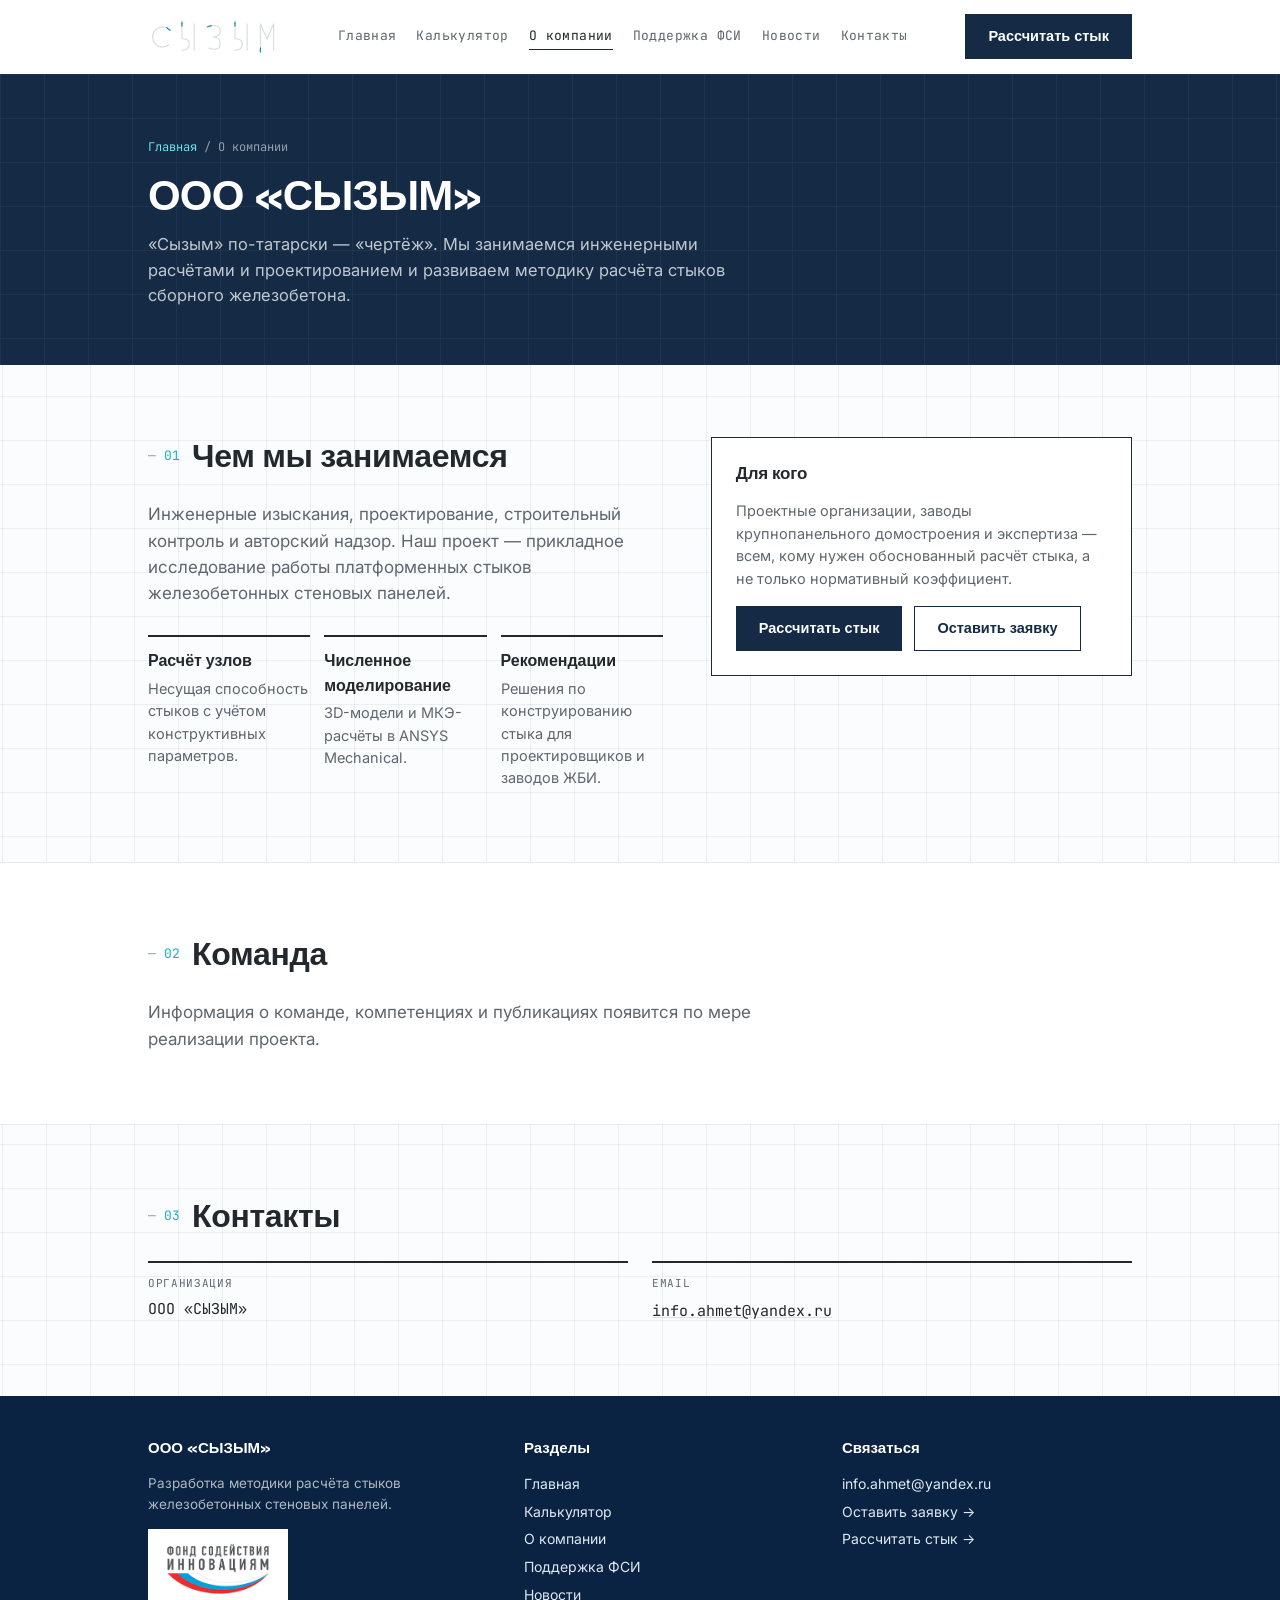
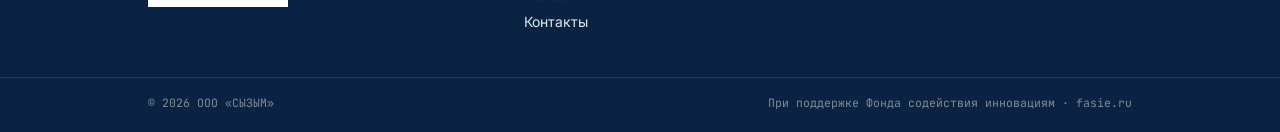
==== about.html @ c8916f48 "Add files via upload" ====
<!DOCTYPE html>
<html lang="ru">
<head>
<meta charset="UTF-8">
<meta name="viewport" content="width=device-width, initial-scale=1.0">
<title>О компании — СЫЗЫМ</title>
<meta name="description" content="ООО «СЫЗЫМ»: инженерные расчёты и методика расчёта стыков железобетонных стеновых панелей.">
<link rel="icon" href="sizym-logo.svg" type="image/svg+xml">
<link rel="preconnect" href="https://fonts.googleapis.com">
<link rel="preconnect" href="https://fonts.gstatic.com" crossorigin>
<link href="https://fonts.googleapis.com/css2?family=Space+Grotesk:wght@500;600;700&family=Inter:wght@400;500;600;700&family=JetBrains+Mono:wght@400;500;600&display=swap" rel="stylesheet">
<link rel="stylesheet" href="styles.css?v=20261010c">
<script>document.documentElement.classList.add('js');</script>
<script src="site.js?v=20261010c" defer></script>
</head>
<body>
<header class="topnav" id="topnav">
  <div class="wrap topnav-inner">
    <a class="brand" href="index.html" aria-label="СЫЗЫМ — на главную"><svg width="132" height="38" xmlns="http://www.w3.org/2000/svg" viewBox="-6 -6 592 172" role="img" aria-labelledby="logoTitle logoDesc">
  <title id="logoTitle">СЫЗЫМ</title>
  <desc id="logoDesc">Логотип компании «Сызым»: векторные контуры букв, которые обводит механический карандаш при наведении курсора.</desc>

  <style>
    .letter{ cursor:pointer; }
    .hit{ fill:transparent; }

    .glyph-ghost{
      fill:none; stroke:#D7DBDE; stroke-width:5;
      stroke-linecap:round; stroke-linejoin:round;
    }
    .glyph-ink{
      fill:none; stroke:#12B4C4; stroke-width:5;
      stroke-linecap:round; stroke-linejoin:round;
      stroke-dasharray:1000; stroke-dashoffset:1000;
      transition:stroke-dashoffset 1.1s cubic-bezier(.65,0,.35,1);
    }
    .letter:hover .glyph-ink,
    .letter:focus-visible .glyph-ink,
    .letter.is-active .glyph-ink{ stroke-dashoffset:0; }

    .pencil{
      opacity:0;
      offset-distance:0%;
      offset-rotate:auto;
      transition:offset-distance 1.1s cubic-bezier(.65,0,.35,1), opacity .25s ease;
    }
    .letter:hover .pencil,
    .letter:focus-visible .pencil,
    .letter.is-active .pencil{ opacity:1; offset-distance:100%; }

    .pencil-body{ fill:#12B4C4; }
    .pencil-grip{ fill:#0E93A0; }
    .pencil-tip{ fill:#142A45; }
    .pencil-point{ fill:#142A45; }

    .letter:focus{ outline:none; }
    .letter:focus-visible .hit{ outline:2px solid #142A45; outline-offset:2px; }

    @supports not (offset-path: path('M0 0')){
      .pencil{ display:none; }
    }
    @media (prefers-reduced-motion: reduce){
      .glyph-ink{ stroke-dashoffset:0; transition:none; }
      .pencil{ display:none; }
    }
  </style>

  <!-- С -->
  <g class="letter" tabindex="0" aria-label="Буква С" transform="translate(0,0)">
    <rect class="hit" x="0" y="0" width="100" height="160"/>
    <path class="glyph-ghost" d="M85 45 A45 45 0 1 0 85 115"/>
    <path class="glyph-ink"   d="M85 45 A45 45 0 1 0 85 115"/>
    <g class="pencil" style="offset-path:path('M85 45 A45 45 0 1 0 85 115')">
      <rect class="pencil-body"  x="-11" y="-3" width="16" height="6" rx="1.5"/>
      <rect class="pencil-grip"  x="-3"  y="-3" width="3"  height="6"/>
      <path class="pencil-tip"   d="M5 -3 L14 0 L5 3 Z"/>
      <circle class="pencil-point" cx="13.2" cy="0" r="1"/>
    </g>
  </g>

  <!-- Ы -->
  <g class="letter" tabindex="0" aria-label="Буква Ы" transform="translate(120,0)">
    <rect class="hit" x="0" y="0" width="100" height="160"/>
    <path class="glyph-ghost" d="M25 20 L25 88 Q58 88 58 112 Q58 140 25 140 M80 20 L80 140"/>
    <path class="glyph-ink"   d="M25 20 L25 88 Q58 88 58 112 Q58 140 25 140 M80 20 L80 140"/>
    <g class="pencil" style="offset-path:path('M25 20 L25 88 Q58 88 58 112 Q58 140 25 140 M80 20 L80 140')">
      <rect class="pencil-body"  x="-11" y="-3" width="16" height="6" rx="1.5"/>
      <rect class="pencil-grip"  x="-3"  y="-3" width="3"  height="6"/>
      <path class="pencil-tip"   d="M5 -3 L14 0 L5 3 Z"/>
      <circle class="pencil-point" cx="13.2" cy="0" r="1"/>
    </g>
  </g>

  <!-- З -->
  <g class="letter" tabindex="0" aria-label="Буква З" transform="translate(240,0)">
    <rect class="hit" x="0" y="0" width="100" height="160"/>
    <path class="glyph-ghost" d="M28 32 Q78 18 78 55 Q78 78 46 80 Q78 82 78 108 Q78 148 26 130"/>
    <path class="glyph-ink"   d="M28 32 Q78 18 78 55 Q78 78 46 80 Q78 82 78 108 Q78 148 26 130"/>
    <g class="pencil" style="offset-path:path('M28 32 Q78 18 78 55 Q78 78 46 80 Q78 82 78 108 Q78 148 26 130')">
      <rect class="pencil-body"  x="-11" y="-3" width="16" height="6" rx="1.5"/>
      <rect class="pencil-grip"  x="-3"  y="-3" width="3"  height="6"/>
      <path class="pencil-tip"   d="M5 -3 L14 0 L5 3 Z"/>
      <circle class="pencil-point" cx="13.2" cy="0" r="1"/>
    </g>
  </g>

  <!-- Ы -->
  <g class="letter" tabindex="0" aria-label="Буква Ы" transform="translate(360,0)">
    <rect class="hit" x="0" y="0" width="100" height="160"/>
    <path class="glyph-ghost" d="M25 20 L25 88 Q58 88 58 112 Q58 140 25 140 M80 20 L80 140"/>
    <path class="glyph-ink"   d="M25 20 L25 88 Q58 88 58 112 Q58 140 25 140 M80 20 L80 140"/>
    <g class="pencil" style="offset-path:path('M25 20 L25 88 Q58 88 58 112 Q58 140 25 140 M80 20 L80 140')">
      <rect class="pencil-body"  x="-11" y="-3" width="16" height="6" rx="1.5"/>
      <rect class="pencil-grip"  x="-3"  y="-3" width="3"  height="6"/>
      <path class="pencil-tip"   d="M5 -3 L14 0 L5 3 Z"/>
      <circle class="pencil-point" cx="13.2" cy="0" r="1"/>
    </g>
  </g>

  <!-- М -->
  <g class="letter" tabindex="0" aria-label="Буква М" transform="translate(480,0)">
    <rect class="hit" x="0" y="0" width="100" height="160"/>
    <path class="glyph-ghost" d="M20 140 L20 20 L50 90 L80 20 L80 140"/>
    <path class="glyph-ink"   d="M20 140 L20 20 L50 90 L80 20 L80 140"/>
    <g class="pencil" style="offset-path:path('M20 140 L20 20 L50 90 L80 20 L80 140')">
      <rect class="pencil-body"  x="-11" y="-3" width="16" height="6" rx="1.5"/>
      <rect class="pencil-grip"  x="-3"  y="-3" width="3"  height="6"/>
      <path class="pencil-tip"   d="M5 -3 L14 0 L5 3 Z"/>
      <circle class="pencil-point" cx="13.2" cy="0" r="1"/>
    </g>
  </g>

  
</svg>
</a>
    <button class="menu-toggle" type="button" aria-expanded="false" aria-controls="sitenav">Меню</button>
    <nav class="sitenav" id="sitenav" aria-label="Разделы сайта">
      <a href="index.html">Главная</a>
      <a href="calculator.html">Калькулятор</a>
      <a href="about.html" class="active" aria-current="page">О компании</a>
      <a href="fsi.html">Поддержка ФСИ</a>
      <a href="news.html">Новости</a>
      <a href="contacts.html">Контакты</a>
    </nav>
    <div class="nav-cta"><a class="btn btn-navy" href="calculator.html">Рассчитать стык</a></div>
  </div>
</header>
<main>
<section class="page-hero bleed"><div class="wrap">
  <div class="crumbs"><a href="index.html">Главная</a> / О компании</div>
  <h1>ООО «СЫЗЫМ»</h1>
  <p>«Сызым» по-татарски — «чертёж». Мы занимаемся инженерными расчётами и проектированием и развиваем методику расчёта стыков сборного железобетона.</p>
</div></section>
<section class="block">
  <div class="wrap split">
    <div class="reveal">
      <div class="section-head"><span class="section-num">01</span><h2>Чем мы занимаемся</h2></div>
      <p class="lead">Инженерные изыскания, проектирование, строительный контроль и авторский надзор. Наш проект — прикладное исследование работы платформенных стыков железобетонных стеновых панелей.</p>
      <div class="facts-row">
        <div class="fact"><b>Расчёт узлов</b><p>Несущая способность стыков с учётом конструктивных параметров.</p></div>
        <div class="fact"><b>Численное моделирование</b><p>3D-модели и МКЭ-расчёты в ANSYS Mechanical.</p></div>
        <div class="fact"><b>Рекомендации</b><p>Решения по конструированию стыка для проектировщиков и заводов ЖБИ.</p></div>
      </div>
    </div>
    <div class="fsi-card reveal">
      <h3>Для кого</h3>
      <p>Проектные организации, заводы крупнопанельного домостроения и экспертиза — всем, кому нужен обоснованный расчёт стыка, а не только нормативный коэффициент.</p>
      <div class="btn-row"><a class="btn btn-navy" href="calculator.html">Рассчитать стык</a><a class="btn btn-ghost" href="contacts.html#request">Оставить заявку</a></div>
    </div>
  </div>
</section>
<section class="block white">
  <div class="wrap">
    <div class="section-head"><span class="section-num">02</span><h2>Команда</h2></div>
    <p class="lead">Информация о команде, компетенциях и публикациях появится по мере реализации проекта.</p>
  </div>
</section>
<section class="block">
  <div class="wrap">
    <div class="section-head"><span class="section-num">03</span><h2>Контакты</h2></div>
    <div class="contact-grid" style="margin-top:0;">
      <div class="contact-item"><div class="label">Организация</div><div class="value">ООО «СЫЗЫМ»</div></div>
      <div class="contact-item"><div class="label">Email</div><a href="mailto:info.ahmet@yandex.ru">info.ahmet@yandex.ru</a></div>
    </div>
  </div>
</section>
</main>

<footer class="site-footer">
  <div class="wrap">
    <div class="col">
      <b>ООО «СЫЗЫМ»</b>
      <span>Разработка методики расчёта стыков железобетонных стеновых панелей.</span>
      <a class="fsi-mini" href="fsi.html" aria-label="Поддержка Фонда содействия инновациям"><img src="fasie-logo.png" alt="Фонд содействия инновациям"></a>
    </div>
    <div class="col">
      <b>Разделы</b>
      <a href="index.html">Главная</a><a href="calculator.html">Калькулятор</a><a href="about.html">О компании</a><a href="fsi.html">Поддержка ФСИ</a><a href="news.html">Новости</a><a href="contacts.html">Контакты</a>
    </div>
    <div class="col">
      <b>Связаться</b>
      <a href="mailto:info.ahmet@yandex.ru">info.ahmet@yandex.ru</a>
      <a href="contacts.html#request">Оставить заявку →</a>
      <a href="calculator.html">Рассчитать стык →</a>
    </div>
  </div>
  <div class="footer-bottom"><div class="wrap"><span>© 2026 ООО «СЫЗЫМ»</span><span>При поддержке Фонда содействия инновациям · fasie.ru</span></div></div>
</footer>

</body>
</html>
---- styles.css ----
:root{
  --paper:#FFFFFF; --surface:#FFFFFF;
  --ink:#23282D; --ink-soft:#5F676E; --ink-faint:#97A0A6;
  --concrete:#DDE1E4; --navy:#142A45; --navy-light:#2C4A6E; --navy-deep:#0B2342;
  --accent:#12B4C4; --accent-soft:#6FE0EA; --line:#E7EAED;
  --warn:#B4541C; --ok:#1A8A5F;
  --font-display:'Space Grotesk',sans-serif;
  --font-body:'Inter',sans-serif;
  --font-mono:'JetBrains Mono',monospace;
  --blueprint-line:rgba(20,42,69,.065);
  --blueprint-strong:rgba(20,42,69,.13);
}
*{box-sizing:border-box; margin:0; padding:0;}
html{scroll-behavior:smooth;}
@media (prefers-reduced-motion: reduce){ html{scroll-behavior:auto;} *{animation:none !important; transition:none !important;} }
body{
  background-color:#FBFCFD;
  background-image:linear-gradient(var(--blueprint-line) 1px, transparent 1px),linear-gradient(90deg, var(--blueprint-line) 1px, transparent 1px);
  background-size:44px 44px; background-position:center top;
  color:var(--ink); font-family:var(--font-body); line-height:1.55; font-size:16px;
}
a{color:var(--navy); text-decoration-color:var(--concrete);}
a:focus-visible, button:focus-visible, summary:focus-visible{outline:2px solid var(--accent); outline-offset:3px;}
img{max-width:100%;}
.wrap{max-width:1040px; margin:0 auto; padding:0 28px;}
@media (max-width:640px){ .wrap{padding:0 16px;} body{background-size:32px 32px;} }

html.js .reveal{ opacity:0; transform:translateY(16px); transition:opacity .6s ease, transform .6s ease; }
html.js .reveal.is-visible{ opacity:1; transform:none; }

/* ---------- Top nav ---------- */
.topnav{ position:sticky; top:0; z-index:50; background:rgba(255,255,255,.92); backdrop-filter:blur(10px); -webkit-backdrop-filter:blur(10px); border-bottom:1px solid transparent; transition:border-color .25s, box-shadow .25s; }
.topnav.scrolled{ border-bottom-color:var(--line); box-shadow:0 12px 28px -20px rgba(20,42,69,.35); }
.topnav-inner{ display:flex; align-items:center; justify-content:space-between; gap:24px; padding-top:14px; padding-bottom:14px; }
.brand{ display:inline-flex; flex:none; text-decoration:none; }
.brand svg{ width:132px; height:auto; display:block; }
.brand:hover .glyph-ink, .brand.is-drawing .glyph-ink{ stroke-dashoffset:0; }
.brand:hover .pencil, .brand.is-drawing .pencil{ opacity:1; offset-distance:100%; }
nav.sitenav{ display:flex; flex-wrap:wrap; align-items:center; gap:4px 20px; }
nav.sitenav a{ font-family:var(--font-mono); font-size:13px; letter-spacing:.03em; color:var(--ink-soft); text-decoration:none; padding:3px 0; border-bottom:1px solid transparent; white-space:nowrap; }
nav.sitenav a:hover{ color:var(--ink); border-bottom-color:var(--accent); }
nav.sitenav a.active{ color:var(--ink); border-bottom-color:var(--navy); }
.nav-cta{ flex:none; }
.menu-toggle{ display:none; background:none; border:1px solid var(--line); padding:8px 10px; cursor:pointer; font-family:var(--font-mono); font-size:12px; color:var(--ink); }
@media (max-width:980px){
  .topnav-inner{ flex-wrap:wrap; gap:10px 16px; }
  .menu-toggle{ display:inline-block; margin-left:auto; }
  nav.sitenav{ display:none; order:3; width:100%; flex-direction:column; align-items:flex-start; gap:2px; padding:8px 0 4px; }
  .topnav.open nav.sitenav{ display:flex; }
  nav.sitenav a{ font-size:14px; padding:8px 0; }
  .nav-cta .btn{ padding:9px 14px; font-size:13px; }
}

/* ---------- Buttons ---------- */
.btn{ display:inline-flex; align-items:center; justify-content:center; gap:8px; font-family:var(--font-display); font-weight:600; font-size:14.5px; padding:13px 22px; text-decoration:none; border:1.5px solid transparent; cursor:pointer; transition:background .2s, color .2s, border-color .2s, transform .2s; line-height:1.2; }
.btn:hover{ transform:translateY(-1px); }
.btn-accent{ background:var(--accent); color:var(--navy); }
.btn-accent:hover{ background:#fff; color:var(--navy); }
.btn-navy{ background:var(--navy); color:#fff; }
.btn-navy:hover{ background:var(--accent); color:var(--navy); }
.btn-ghost-light{ background:transparent; color:#fff; border-color:rgba(255,255,255,.38); }
.btn-ghost-light:hover{ border-color:var(--accent-soft); color:var(--accent-soft); }
.btn-ghost{ background:transparent; color:var(--navy); border-color:var(--navy); }
.btn-ghost:hover{ background:var(--navy); color:#fff; }
.btn-row{ display:flex; flex-wrap:wrap; gap:12px; }
.link-arrow{ font-family:var(--font-display); font-weight:600; font-size:15px; color:var(--navy); text-decoration:none; border-bottom:1.5px solid var(--accent); padding-bottom:2px; }
.link-arrow:hover{ color:var(--accent); }

/* ---------- Bleed / hero ---------- */
.bleed{ width:100vw; margin-left:calc(50% - 50vw); margin-right:calc(50% - 50vw); }
.cover{ position:relative; background:var(--navy); overflow:hidden; }
.cover::before{ content:""; position:absolute; inset:0; background-image:linear-gradient(rgba(255,255,255,.05) 1px, transparent 1px),linear-gradient(90deg, rgba(255,255,255,.05) 1px, transparent 1px); background-size:44px 44px; -webkit-mask-image:radial-gradient(ellipse 80% 70% at 60% 40%, black 40%, transparent 100%); mask-image:radial-gradient(ellipse 80% 70% at 60% 40%, black 40%, transparent 100%); }
.cover::after{ content:""; position:absolute; top:-22%; right:-8%; width:600px; height:600px; border-radius:50%; background:radial-gradient(circle, rgba(18,180,196,.2) 0%, transparent 70%); pointer-events:none; }
.cover-inner{ position:relative; z-index:2; padding:96px 28px 88px; }
.cover-blueprint{ position:absolute; z-index:0; right:-12vw; top:50%; width:min(58vw,860px); transform:translateY(-48%); opacity:.4; pointer-events:none; }
.cover-blueprint .bp{ fill:none; stroke:rgba(255,255,255,.6); stroke-width:1.3; vector-effect:non-scaling-stroke; }
.cover-blueprint .bp-dim{ fill:none; stroke:rgba(111,224,234,.8); stroke-width:1; vector-effect:non-scaling-stroke; }
.cover-blueprint .bp-guide{ fill:none; stroke:rgba(255,255,255,.2); stroke-dasharray:7 7; vector-effect:non-scaling-stroke; }
.cover-blueprint text{ font-family:var(--font-mono); fill:rgba(255,255,255,.5); font-size:12px; letter-spacing:.08em; }
html.js .cover-blueprint{ animation:bp-in 1.6s ease .2s both; }
@keyframes bp-in{ from{ opacity:0; transform:translateY(-46%); } to{ opacity:.4; transform:translateY(-48%); } }
@media (max-width:900px){ html.js .cover-blueprint{ animation:none; } }
.eyebrow{ font-family:var(--font-mono); font-size:12px; letter-spacing:.12em; text-transform:uppercase; color:var(--navy); display:flex; align-items:center; gap:8px; margin-bottom:18px; }
.cover .eyebrow{ color:var(--accent-soft); }
h1{ font-family:var(--font-display); font-weight:700; font-size:clamp(30px,4.6vw,50px); line-height:1.08; letter-spacing:-.02em; }
.cover h1{ color:#fff; max-width:17ch; text-shadow:0 12px 36px rgba(5,18,35,.34); }
.cover-sub{ margin-top:20px; max-width:54ch; font-size:17.5px; color:#BFC8CD; line-height:1.6; }
.cover .btn-row{ margin-top:34px; }
.cover-facts{ margin-top:44px; display:flex; flex-wrap:wrap; gap:10px 28px; font-family:var(--font-mono); font-size:11px; letter-spacing:.08em; text-transform:uppercase; color:rgba(255,255,255,.55); }
.cover-facts span::before{ content:"+ "; color:var(--accent); }
@media (max-width:900px){ .cover-blueprint{ right:-40%; width:1000px; opacity:.22; } }
@media (max-width:640px){ .cover-inner{ padding:64px 16px 60px; } .cover-blueprint{ display:none; } .cover .btn-row .btn{ flex:1 1 100%; } }

/* page hero (inner pages) */
.page-hero{ background:var(--navy); position:relative; overflow:hidden; }
.page-hero::before{ content:""; position:absolute; inset:0; background-image:linear-gradient(rgba(255,255,255,.045) 1px, transparent 1px),linear-gradient(90deg, rgba(255,255,255,.045) 1px, transparent 1px); background-size:44px 44px; }
.page-hero .wrap{ position:relative; padding-top:64px; padding-bottom:56px; }
.page-hero h1{ color:#fff; font-size:clamp(28px,4vw,42px); max-width:20ch; }
.page-hero p{ margin-top:14px; color:#BFC8CD; max-width:58ch; font-size:16.5px; }
.crumbs{ font-family:var(--font-mono); font-size:12px; color:rgba(255,255,255,.55); margin-bottom:16px; }
.crumbs a{ color:var(--accent-soft); text-decoration:none; }

/* ---------- Sections ---------- */
section.block{ padding:72px 0; position:relative; }
section.block.white{ background:rgba(255,255,255,.94); border-top:1px solid var(--line); border-bottom:1px solid var(--line); }
.section-head{ display:flex; align-items:center; gap:12px; margin-bottom:26px; flex-wrap:wrap; }
.section-num{ font-family:var(--font-mono); font-size:13px; color:var(--accent); }
.section-num::before{ content:"— "; color:var(--ink-faint); }
h2{ font-family:var(--font-display); font-weight:600; font-size:clamp(23px,3vw,32px); letter-spacing:-.01em; line-height:1.2; }
h3{ font-family:var(--font-display); font-weight:600; font-size:17px; letter-spacing:-.01em; line-height:1.3; }
p{ color:var(--ink-soft); }
p + p{ margin-top:12px; }
.lead{ font-size:17px; color:var(--ink-soft); max-width:62ch; }
.head-row{ display:flex; justify-content:space-between; align-items:flex-end; gap:20px; flex-wrap:wrap; margin-bottom:28px; }
.head-row .section-head{ margin-bottom:0; }

/* ---------- Calculator ---------- */
.calc-shell{ display:grid; grid-template-columns:1.25fr .75fr; gap:0; border:1px solid var(--line); background:var(--surface); box-shadow:0 30px 60px -48px rgba(20,42,69,.5); }
@media (max-width:860px){ .calc-shell{ grid-template-columns:1fr; } }
.calc-form{ padding:28px clamp(18px,3vw,32px) 30px; }
.calc-side{ background:var(--navy); color:#fff; padding:28px clamp(18px,3vw,30px); display:flex; flex-direction:column; gap:18px; }
.calc-side .label{ font-family:var(--font-mono); font-size:11px; text-transform:uppercase; letter-spacing:.08em; color:var(--accent-soft); }
.big-result{ font-family:var(--font-mono); font-weight:600; font-size:clamp(34px,5vw,46px); line-height:1; color:#fff; }
.big-result small{ font-size:15px; color:#BFC8CD; font-weight:500; margin-left:6px; }
.side-grid{ display:grid; grid-template-columns:1fr 1fr; gap:14px 16px; border-top:1px solid rgba(255,255,255,.16); padding-top:16px; }
.side-grid .v{ font-family:var(--font-mono); font-size:15px; font-weight:600; color:#fff; margin-top:2px; }
.side-note{ font-size:12.5px; color:#AEB8BE; line-height:1.5; }
.side-actions{ margin-top:auto; display:flex; flex-direction:column; gap:10px; }
.side-actions .btn{ width:100%; }
.form-grid{ display:grid; grid-template-columns:repeat(2,1fr); gap:16px 22px; }
.form-grid.three{ grid-template-columns:repeat(3,1fr); }
@media (max-width:640px){ .form-grid, .form-grid.three{ grid-template-columns:1fr; } }
.field{ display:flex; flex-direction:column; gap:6px; min-width:0; }
.field label{ font-family:var(--font-mono); font-size:12px; letter-spacing:.01em; color:var(--ink-soft); }
.field input, .field select, .field textarea{ font-family:var(--font-mono); font-size:14.5px; color:var(--ink); border:1px solid #D5DADE; padding:10px 12px; background:#fff; border-radius:2px; width:100%; }
.field textarea{ font-family:var(--font-body); min-height:110px; resize:vertical; }
.field input:focus, .field select:focus, .field textarea:focus{ outline:2px solid var(--accent); outline-offset:0; border-color:var(--accent); }
.field .pair{ display:flex; gap:8px; }
.group-label{ font-family:var(--font-display); font-weight:600; font-size:12.5px; letter-spacing:.06em; color:var(--navy); margin:24px 0 12px; text-transform:uppercase; display:flex; align-items:center; gap:10px; }
.group-label::after{ content:""; flex:1; height:1px; background:var(--line); }
.group-label:first-child{ margin-top:0; }
.calc-form .btn{ margin-top:24px; }

/* Tabs */
.tabs{ display:flex; gap:4px; border-bottom:1px solid var(--line); overflow-x:auto; }
.tab-btn{ font-family:var(--font-display); font-weight:600; font-size:14px; background:none; border:none; padding:12px 16px; cursor:pointer; color:var(--ink-soft); border-bottom:2px solid transparent; white-space:nowrap; }
.tab-btn.active{ color:var(--ink); border-bottom-color:var(--accent); }
.tab-panel{ display:none; padding-top:26px; }
.tab-panel.active{ display:block; }

/* Results (calculator page) */
.result-panel{ margin-top:26px; background:#F6F9FA; border:1px solid var(--line); padding:24px 26px; display:none; }
.result-panel.show{ display:block; }
.result-headline{ font-family:var(--font-display); font-weight:700; font-size:20px; margin-bottom:4px; }
.result-sub{ font-size:13.5px; color:var(--ink-soft); margin-bottom:18px; }
.result-grid{ display:grid; grid-template-columns:repeat(auto-fit, minmax(150px,1fr)); gap:16px; }
.result-item{ border-top:2px solid var(--ink); padding-top:8px; }
.result-item .label{ font-family:var(--font-mono); font-size:10.5px; text-transform:uppercase; letter-spacing:.04em; color:var(--ink-soft); }
.result-item .value{ font-family:var(--font-mono); font-size:18px; font-weight:600; color:var(--ink); margin-top:3px; }
.result-item .value.pass{ color:var(--ok); }
.note-box{ margin-top:16px; padding:10px 14px; font-size:12.5px; border-left:2px solid var(--accent); color:var(--ink-soft); font-family:var(--font-mono); background:#fff; }
.note-box.warn{ border-left-color:var(--warn); color:var(--warn); }
.calc-side .note-box{ background:rgba(255,255,255,.06); color:#AEB8BE; border-left-color:var(--accent); }

/* ---------- Dropdowns (details) ---------- */
.dd{ border:1px solid var(--line); background:var(--surface); }
.dd + .dd{ border-top:none; }
.dd summary{ list-style:none; cursor:pointer; display:flex; align-items:center; justify-content:space-between; gap:16px; padding:18px 22px; font-family:var(--font-display); font-weight:600; font-size:16.5px; color:var(--ink); }
.dd summary::-webkit-details-marker{ display:none; }
.dd summary .meta{ font-family:var(--font-mono); font-size:11.5px; font-weight:500; color:var(--accent); letter-spacing:.06em; text-transform:uppercase; margin-right:auto; min-width:96px; }
.dd summary .ttl{ flex:1; }
.dd summary::after{ content:"+"; font-family:var(--font-mono); font-size:22px; font-weight:400; color:var(--accent); transition:transform .2s; flex:none; line-height:1; }
.dd[open] summary::after{ transform:rotate(45deg); }
.dd summary:hover{ background:rgba(18,180,196,.05); }
.dd-body{ padding:4px 22px 24px; }
.dd-body > * + *{ margin-top:14px; }
.dd.howto{ margin-top:18px; }
.dd.howto summary{ font-size:15px; }
.dd.target{ box-shadow:inset 3px 0 0 var(--accent); }
@media (max-width:640px){ .dd summary{ flex-wrap:wrap; padding:16px; } .dd summary .meta{ width:100%; } .dd-body{ padding:4px 16px 20px; } }

ol.howto-list{ counter-reset:h; list-style:none; display:flex; flex-direction:column; gap:10px; }
ol.howto-list li{ counter-increment:h; display:grid; grid-template-columns:34px 1fr; gap:10px; color:var(--ink-soft); font-size:15px; }
ol.howto-list li::before{ content:counter(h, decimal-leading-zero); font-family:var(--font-mono); font-weight:600; color:var(--accent); font-size:13px; padding-top:2px; }
ol.howto-list b{ color:var(--ink); }

/* ---------- Divider band with value props ---------- */
.band{ background:var(--navy); color:#fff; position:relative; overflow:hidden; }
.band::before{ content:""; position:absolute; inset:0; background-image:linear-gradient(rgba(255,255,255,.04) 1px, transparent 1px),linear-gradient(90deg, rgba(255,255,255,.04) 1px, transparent 1px); background-size:44px 44px; }
.band .wrap{ position:relative; padding-top:72px; padding-bottom:76px; }
.band h2{ color:#fff; max-width:22ch; }
.band .eyebrow{ color:var(--accent-soft); }
.band .lead{ color:#BFC8CD; margin-top:14px; }
.props{ margin-top:36px; display:grid; grid-template-columns:repeat(3,1fr); gap:14px; }
@media (max-width:860px){ .props{ grid-template-columns:1fr; } }
.prop{ border:1px solid rgba(255,255,255,.18); background:rgba(20,50,82,.7); padding:22px 22px 24px; display:flex; flex-direction:column; gap:12px; transition:border-color .2s, transform .2s; }
.prop:hover{ border-color:rgba(111,224,234,.7); transform:translateY(-3px); }
.prop svg{ width:100%; height:92px; display:block; }
.prop small{ font-family:var(--font-mono); font-size:10.5px; letter-spacing:.1em; color:var(--accent-soft); text-transform:uppercase; }
.prop h3{ color:#fff; }
.prop p{ color:#AEB8BE; font-size:14.5px; }
.limit-states{ display:flex; flex-direction:column; gap:6px; font-family:var(--font-mono); font-size:12.5px; color:#DDE8F0; }
.limit-states span{ display:flex; gap:8px; } .limit-states i{ font-style:normal; color:var(--accent-soft); }

/* ---------- About teaser / split ---------- */
.split{ display:grid; grid-template-columns:1.1fr .9fr; gap:48px; align-items:start; }
@media (max-width:820px){ .split{ grid-template-columns:1fr; gap:28px; } }
.fsi-card{ border:1px solid var(--ink); background:#fff; padding:24px; display:flex; flex-direction:column; gap:16px; }
.fsi-card img{ width:150px; height:auto; }
.fsi-card p{ font-size:14.5px; }

/* ---------- News ---------- */
.news-cards{ display:grid; grid-template-columns:repeat(3,1fr); gap:14px; }
@media (max-width:860px){ .news-cards{ grid-template-columns:1fr; } }
.news-card{ display:flex; flex-direction:column; gap:8px; padding:22px 24px; background:#fff; border:1px solid var(--line); text-decoration:none; color:inherit; position:relative; transition:border-color .2s, transform .2s, box-shadow .2s; }
.news-card:hover{ border-color:var(--accent); transform:translateY(-3px); box-shadow:0 20px 40px -30px rgba(20,42,69,.45); }
.news-card .date{ font-family:var(--font-mono); font-size:12px; color:var(--accent); letter-spacing:.06em; }
.news-card p{ font-size:14.5px; }
.news-card .more{ margin-top:auto; padding-top:8px; font-family:var(--font-mono); font-size:12px; color:var(--navy); }
.news-card:hover .more{ color:var(--accent); }

/* ---------- Contacts ---------- */
.contact-cta{ background:var(--navy); color:#fff; padding:28px clamp(20px,4vw,36px); display:flex; flex-wrap:wrap; align-items:center; justify-content:space-between; gap:18px; }
.contact-cta p{ color:#C9CFD4; max-width:46ch; font-size:15.5px; }
.contact-cta p b{ color:#fff; }
.contact-grid{ display:grid; grid-template-columns:repeat(2,1fr); gap:24px; margin-top:26px; }
@media (max-width:640px){ .contact-grid{ grid-template-columns:1fr; } }
.contact-item{ border-top:2px solid var(--ink); padding-top:12px; }
.contact-item .label{ font-family:var(--font-mono); font-size:11px; letter-spacing:.06em; text-transform:uppercase; color:var(--ink-soft); margin-bottom:6px; }
.contact-item .value, .contact-item a{ font-family:var(--font-mono); font-size:15px; color:var(--ink); }
.request-form{ border:1px solid var(--line); background:#fff; padding:28px clamp(18px,3vw,32px); }
.form-hint{ font-size:12.5px; color:var(--ink-faint); margin-top:12px; }

/* ---------- Joint scheme ---------- */
.scheme-wrap{ display:grid; grid-template-columns:1.1fr .9fr; gap:28px; align-items:start; }
@media (max-width:820px){ .scheme-wrap{ grid-template-columns:1fr; } }
.scheme{ border:1px solid var(--line); background:#fff; padding:14px; }
.scheme svg{ width:100%; height:auto; display:block; }
.j-layer{ cursor:pointer; outline:none; }
.j-layer .shape{ transition:stroke .15s, stroke-width .15s, fill .15s; }
.j-layer:hover .shape, .j-layer:focus .shape, .j-layer.active .shape{ stroke:var(--accent); stroke-width:2.4; }
.j-layer.active .fillable{ fill:#E3F6F8; }
.scheme-detail{ margin-top:10px; padding:12px 14px; background:#F6F9FA; border-left:2px solid var(--accent); min-height:64px; }
.scheme-detail b{ display:block; font-family:var(--font-display); font-size:14px; color:var(--navy); }
.scheme-detail span{ font-size:13.5px; color:var(--ink-soft); }
.dims{ background:#fff; border:1px solid var(--line); padding:4px 18px; font-size:13.5px; }
.dims div{ display:flex; justify-content:space-between; gap:16px; padding:11px 0; }
.dims div + div{ border-top:1px solid var(--line); }
.dims span:first-child{ color:var(--ink-soft); }
.dims span:last-child{ font-family:var(--font-mono); font-weight:600; text-align:right; }

/* formula */
.formula-panel{ background:var(--navy); color:#fff; padding:28px clamp(18px,4vw,36px); }
.formula{ font-family:var(--font-mono); font-weight:600; font-size:clamp(22px,3.6vw,30px); }
.formula .acc{ color:var(--accent-soft); }
.formula sub{ font-size:.55em; }
.formula-terms{ margin-top:16px; font-size:14px; color:#BFC8CD; display:flex; flex-direction:column; gap:5px; }
.formula-terms b{ color:#fff; font-family:var(--font-mono); margin-right:6px; }

/* table */
.table-scroll{ overflow-x:auto; }
table{ width:100%; border-collapse:collapse; background:#fff; min-width:560px; }
th,td{ text-align:left; padding:12px 12px; border-bottom:1px solid var(--line); font-size:14px; vertical-align:top; }
th{ font-family:var(--font-mono); font-size:10.5px; letter-spacing:.06em; text-transform:uppercase; color:var(--ink-soft); font-weight:500; border-bottom:1px solid var(--ink); }
td:first-child{ font-family:var(--font-mono); color:var(--accent); width:30px; }
td.factor{ font-weight:700; color:var(--ink); }
.base-note{ font-family:var(--font-mono); font-size:12.5px; color:var(--ink-soft); border-left:2px solid var(--accent); padding:8px 14px; background:#fff; }
.base-note b{ color:var(--ink); }
.steps{ counter-reset:step; }
.step{ display:grid; grid-template-columns:44px 1fr; gap:14px; padding:14px 0; border-bottom:1px solid var(--line); }
.step:last-child{ border-bottom:none; }
.step::before{ counter-increment:step; content:counter(step, decimal-leading-zero); font-family:var(--font-mono); font-weight:600; color:var(--navy); }
.step h3{ font-size:15px; margin-bottom:2px; }
.step p{ font-size:14.5px; }

/* About */
.facts-row{ display:grid; grid-template-columns:repeat(3,1fr); gap:14px; margin-top:28px; }
@media (max-width:720px){ .facts-row{ grid-template-columns:1fr; } }
.fact{ border-top:2px solid var(--ink); padding-top:12px; }
.fact b{ font-family:var(--font-display); font-size:16px; display:block; margin-bottom:4px; }
.fact p{ font-size:14.5px; }

/* FSI page */
.fsi-panel{ display:grid; grid-template-columns:220px 1fr; gap:36px; align-items:center; border:1px solid var(--ink); background:#fff; padding:30px clamp(18px,4vw,36px); }
@media (max-width:640px){ .fsi-panel{ grid-template-columns:1fr; gap:18px; } }
.fsi-quote{ font-family:var(--font-display); font-weight:500; font-size:clamp(17px,2.2vw,21px); color:var(--ink); line-height:1.45; }
.fsi-links{ display:flex; flex-wrap:wrap; gap:12px; margin-top:22px; }

/* ---------- Footer ---------- */
footer.site-footer{ background:var(--navy-deep); color:#AEB8BE; margin-top:0; }
footer.site-footer .wrap{ padding-top:40px; padding-bottom:44px; display:grid; grid-template-columns:1.2fr 1fr 1fr; gap:28px; }
@media (max-width:760px){ footer.site-footer .wrap{ grid-template-columns:1fr; } }
footer.site-footer b{ color:#fff; font-family:var(--font-display); font-size:15px; display:block; margin-bottom:8px; }
footer.site-footer a{ color:#DDE8F0; text-decoration:none; font-size:14px; }
footer.site-footer a:hover{ color:var(--accent-soft); }
footer.site-footer .col{ display:flex; flex-direction:column; gap:6px; font-size:13.5px; }
footer.site-footer .fsi-mini{ background:#fff; padding:8px 10px; width:max-content; margin-top:8px; }
footer.site-footer .fsi-mini img{ width:120px; display:block; }
.footer-bottom{ border-top:1px solid rgba(255,255,255,.1); }
.footer-bottom .wrap{ display:flex !important; justify-content:space-between; flex-wrap:wrap; gap:10px; padding-top:16px !important; padding-bottom:20px !important; font-family:var(--font-mono); font-size:11.5px; color:#7F8B93; }

[hidden]{ display:none !important; }

/* ---------- Mode switch ---------- */
.mode-switch{ display:inline-flex; border:1px solid var(--navy); margin-bottom:22px; max-width:100%; }
.mode-switch label{ position:relative; cursor:pointer; }
.mode-switch input{ position:absolute; opacity:0; inset:0; cursor:pointer; }
.mode-switch span{ display:block; padding:10px 16px; font-family:var(--font-display); font-weight:600; font-size:14px; color:var(--navy); transition:background .15s, color .15s; }
.mode-switch input:checked + span{ background:var(--navy); color:#fff; }
.mode-switch input:focus-visible + span{ outline:2px solid var(--accent); outline-offset:2px; }
@media (max-width:480px){ .mode-switch{ display:flex; } .mode-switch label{ flex:1; } .mode-switch span{ text-align:center; padding:10px 8px; font-size:13px; } }
.field.linked label{ color:var(--accent); }
.field.linked input, .field.linked select{ border-color:var(--accent); }
.big-result{ word-break:break-word; }

/* ---------- Calculator banner (home) ---------- */
.calc-banner{ background:var(--navy); color:#fff; position:relative; overflow:hidden; }
.calc-banner::before{ content:""; position:absolute; inset:0; background-image:linear-gradient(rgba(255,255,255,.045) 1px, transparent 1px),linear-gradient(90deg, rgba(255,255,255,.045) 1px, transparent 1px); background-size:44px 44px; pointer-events:none; }
.calc-banner > *{ position:relative; }
.calc-banner-main{ display:grid; grid-template-columns:200px 1fr; gap:40px; align-items:center; padding:40px clamp(20px,4vw,48px); }
.calc-banner-art svg{ width:100%; height:auto; display:block; }
.calc-banner .eyebrow{ color:var(--accent-soft); margin-bottom:12px; }
.calc-banner h2{ color:#fff; }
.calc-banner p{ color:#BFC8CD; margin:12px 0 24px; max-width:60ch; }
.calc-banner-alt{ border-top:1px solid rgba(255,255,255,.14); padding:20px clamp(20px,4vw,48px); display:flex; flex-wrap:wrap; justify-content:space-between; align-items:center; gap:14px 24px; background:rgba(11,35,66,.55); }
.calc-banner-alt p{ margin:0; font-size:15px; }
.calc-banner-alt b{ color:#fff; }
@media (max-width:720px){ .calc-banner-main{ grid-template-columns:1fr; gap:22px; } .calc-banner-art{ width:130px; } .calc-banner .btn{ width:100%; } }

/* ---------- Scheme + legend ---------- */
.scheme-wrap{ grid-template-columns:1.05fr .95fr; }
@media (max-width:820px){ .scheme-wrap{ grid-template-columns:1fr; } .scheme{ padding:6px; } .legend li{ padding:9px 12px; } }
.legend{ list-style:none; border:1px solid var(--line); background:#fff; }
.legend li{ padding:11px 14px; border-left:3px solid transparent; cursor:pointer; display:flex; flex-direction:column; gap:4px; transition:background .15s, border-color .15s; }
.legend li + li{ border-top:1px solid var(--line); }
.legend li:hover, .legend li.active{ background:rgba(18,180,196,.06); border-left-color:var(--accent); }
.legend li:focus{ outline:none; } .legend li:focus-visible{ outline:2px solid var(--accent); outline-offset:-2px; }
.legend b{ font-family:var(--font-display); font-size:14.5px; color:var(--ink); }
.legend .chips{ display:flex; flex-wrap:wrap; gap:4px; }
.legend .chips i{ font-style:normal; font-family:var(--font-mono); font-size:11px; color:var(--navy); background:#E6F6F8; padding:1px 7px; }
.legend .chips i.off{ background:#F1F2F3; color:var(--ink-faint); }
.legend .desc{ font-size:13px; color:var(--ink-soft); line-height:1.45; }
.j-layer.active .shape{ stroke:var(--accent) !important; stroke-width:2.4; }

/* ---------- Image scheme with hotspots ---------- */
.scheme-wrap--img{ grid-template-columns:minmax(0,624px) minmax(240px,1fr); }
@media (max-width:920px){ .scheme-wrap--img{ grid-template-columns:1fr; } }
.scheme--img{ padding:10px; }
.scheme-img{ position:relative; max-width:624px; margin:0 auto; }
.scheme-img img{ display:block; width:100%; height:auto; }
.hot{ position:absolute; background:transparent; border:0; padding:0; cursor:pointer; border-radius:3px; transition:background .15s, box-shadow .15s; }
.hot:hover, .hot.active{ background:rgba(18,180,196,.16); box-shadow:0 0 0 2px var(--accent); }
.hot:focus{ outline:none; } .hot:focus-visible{ box-shadow:0 0 0 2px var(--navy); }
.legend .no{ display:inline-block; min-width:22px; font-family:var(--font-mono); color:var(--accent); font-weight:600; }
.scheme-wrap--img .legend li{ padding:9px 12px; }
.scheme-wrap--img .legend .desc{ font-size:12.5px; }
@media (min-width:921px){ .scheme--img{ position:sticky; top:96px; } }
.form-grid{ align-items:end; }

/* ---------- Vector joint scheme ---------- */
.jsvg{ width:100%; height:auto; display:block; }
.jsvg .lead{ stroke:#97A0A6; stroke-width:1; fill:none; transition:stroke .15s; }
.jsvg .lead-dot{ fill:#97A0A6; }
.jsvg .num{ fill:#fff; stroke:#12B4C4; stroke-width:1.4; }
.jsvg .num-t{ fill:#12B4C4; font-weight:600; }
.jsvg .ptxt{ fill:#142A45; font-weight:600; transition:fill .15s; }
.jsvg .glow{ fill:transparent; transition:fill .15s; }
.jsvg .j-layer{ cursor:pointer; }
.jsvg .j-layer.active .shape, .jsvg .j-layer:hover .shape{ stroke:#12B4C4 !important; }
.jsvg .j-layer.active .shape{ stroke-width:2.4; }
.jsvg .j-layer.active .fillable{ fill:#DDF4F7; }
.jsvg .j-layer.active .seam{ fill:#6FE0EA; }
.jsvg .j-layer.active .node{ fill:#12B4C4; }
.jsvg .j-layer.active .rebar{ stroke-dasharray:none; }
.jsvg .j-layer.active .glow{ fill:rgba(18,180,196,.35); }
.jsvg .j-layer.active .lead, .jsvg .j-layer:hover .lead{ stroke:#12B4C4; stroke-width:1.4; }
.jsvg .j-layer.active .ptxt, .jsvg .j-layer:hover .ptxt{ fill:#12B4C4; }
.jsvg .j-layer.active .num{ fill:#12B4C4; }
.jsvg .j-layer.active .num-t{ fill:#fff; }
.jsvg .j-layer:focus{ outline:none; }

.scheme-wrap--img{ grid-template-columns:minmax(0,560px) minmax(260px,1fr); }
@media (max-width:920px){ .scheme-wrap--img{ grid-template-columns:1fr; } .jsvg{ max-width:520px; margin:0 auto; } }
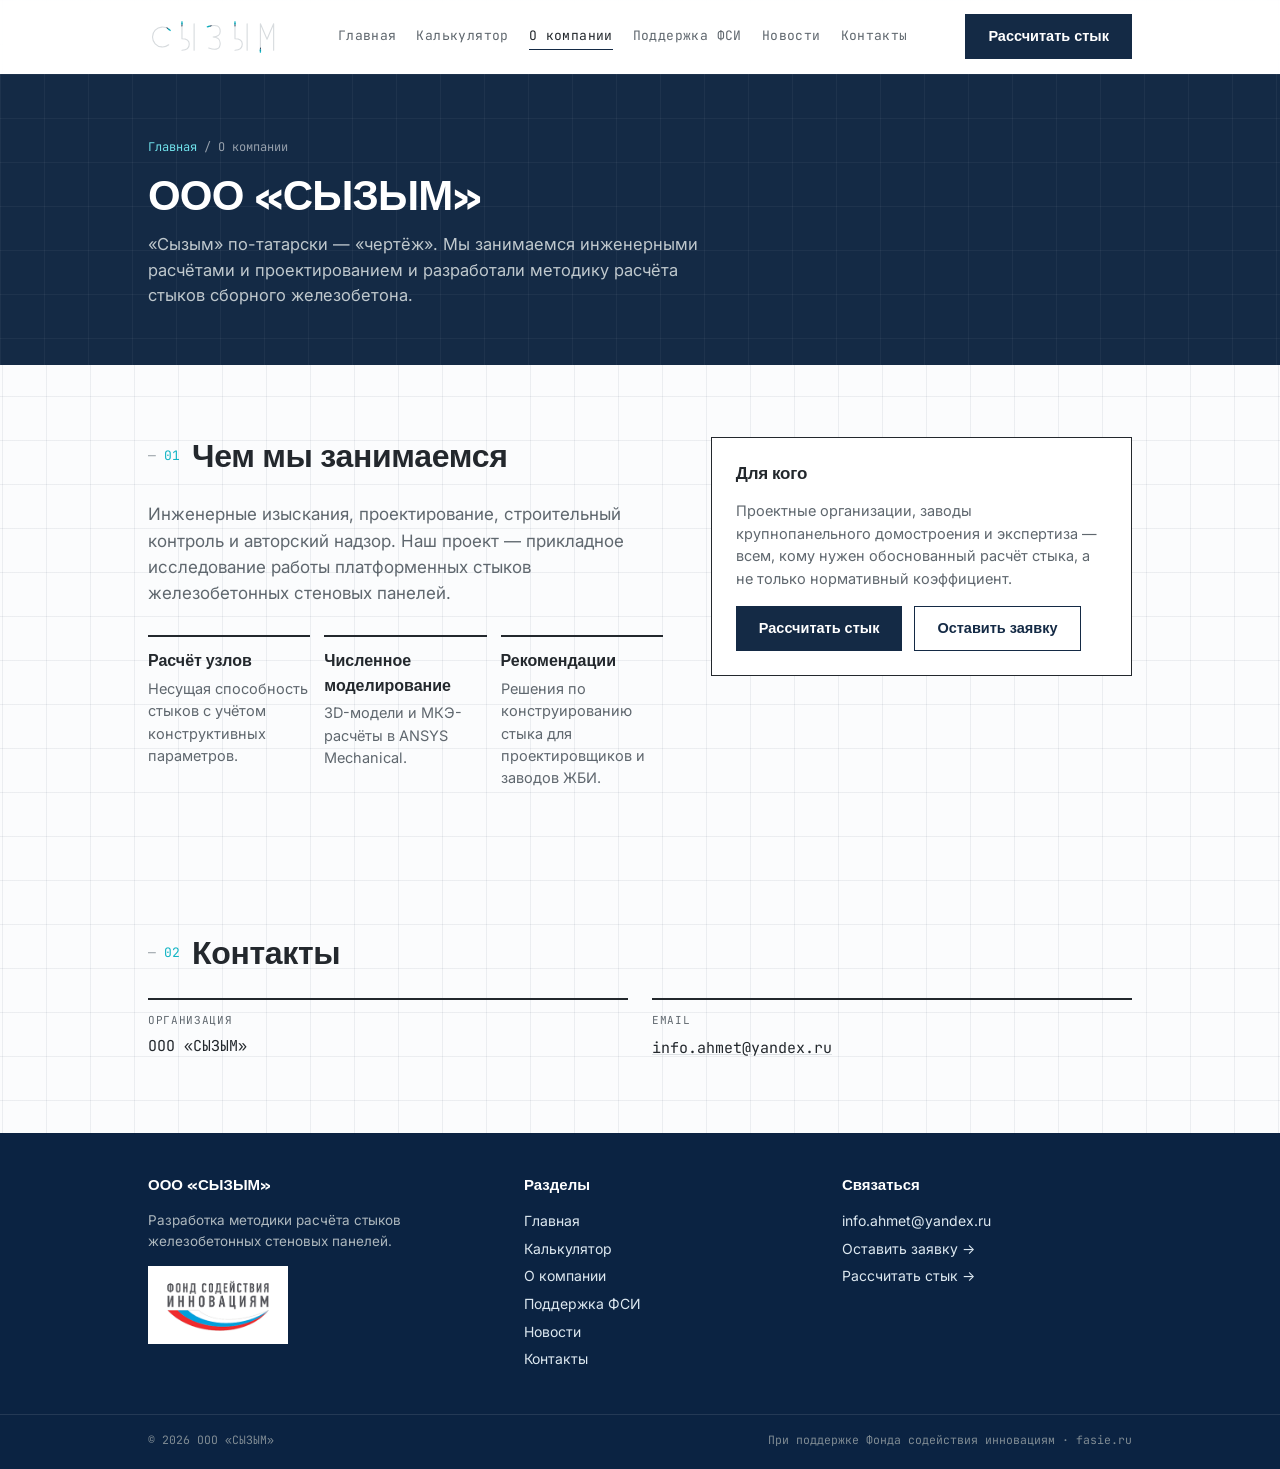
==== commit d464b6d4: "Add files via upload" ====
--- a/about.html
+++ b/about.html
@@ -9,9 +9,9 @@
 <link rel="preconnect" href="https://fonts.googleapis.com">
 <link rel="preconnect" href="https://fonts.gstatic.com" crossorigin>
 <link href="https://fonts.googleapis.com/css2?family=Space+Grotesk:wght@500;600;700&family=Inter:wght@400;500;600;700&family=JetBrains+Mono:wght@400;500;600&display=swap" rel="stylesheet">
-<link rel="stylesheet" href="styles.css?v=20261010c">
+<link rel="stylesheet" href="styles.css?v=20261022a">
 <script>document.documentElement.classList.add('js');</script>
-<script src="site.js?v=20261010c" defer></script>
+<script src="site.js?v=20261022a" defer></script>
 </head>
 <body>
 <header class="topnav" id="topnav">
@@ -149,7 +149,7 @@
 <section class="page-hero bleed"><div class="wrap">
   <div class="crumbs"><a href="index.html">Главная</a> / О компании</div>
   <h1>ООО «СЫЗЫМ»</h1>
-  <p>«Сызым» по-татарски — «чертёж». Мы занимаемся инженерными расчётами и проектированием и развиваем методику расчёта стыков сборного железобетона.</p>
+  <p>«Сызым» по-татарски — «чертёж». Мы занимаемся инженерными расчётами и проектированием и разработали методику расчёта стыков сборного железобетона.</p>
 </div></section>
 <section class="block">
   <div class="wrap split">
@@ -169,15 +169,9 @@
     </div>
   </div>
 </section>
-<section class="block white">
-  <div class="wrap">
-    <div class="section-head"><span class="section-num">02</span><h2>Команда</h2></div>
-    <p class="lead">Информация о команде, компетенциях и публикациях появится по мере реализации проекта.</p>
-  </div>
-</section>
 <section class="block">
   <div class="wrap">
-    <div class="section-head"><span class="section-num">03</span><h2>Контакты</h2></div>
+    <div class="section-head"><span class="section-num">02</span><h2>Контакты</h2></div>
     <div class="contact-grid" style="margin-top:0;">
       <div class="contact-item"><div class="label">Организация</div><div class="value">ООО «СЫЗЫМ»</div></div>
       <div class="contact-item"><div class="label">Email</div><a href="mailto:info.ahmet@yandex.ru">info.ahmet@yandex.ru</a></div>
--- a/styles.css
+++ b/styles.css
@@ -381,3 +381,32 @@
 
 .scheme-wrap--img{ grid-template-columns:minmax(0,560px) minmax(260px,1fr); }
 @media (max-width:920px){ .scheme-wrap--img{ grid-template-columns:1fr; } .jsvg{ max-width:520px; margin:0 auto; } }
+
+/* ---------- Optional factors (checkbox cards) ---------- */
+.opt-grid{ display:grid; grid-template-columns:1fr 1fr; gap:14px; margin-top:16px; align-items:start; }
+@media (max-width:640px){ .opt-grid{ grid-template-columns:1fr; } }
+.field.opt{ border:1px solid #D5DADE; background:#fff; gap:0; transition:border-color .15s, background .15s; }
+.field.opt.on{ border-color:var(--navy); background:#FAFCFD; }
+.field.opt.linked{ border-color:var(--accent); }
+.opt-head{ display:grid !important; grid-template-columns:20px 1fr; column-gap:10px; row-gap:1px; align-items:center; padding:12px 14px; cursor:pointer; text-transform:none !important; }
+.opt-head input{ position:absolute; opacity:0; width:1px; height:1px; }
+.opt-head .box{ grid-row:span 2; width:18px; height:18px; border:1.5px solid var(--navy); background:#fff; position:relative; transition:background .15s; }
+.opt-head input:checked + .box{ background:var(--navy); }
+.opt-head input:checked + .box::after{ content:""; position:absolute; left:5px; top:1px; width:5px; height:10px; border:solid #fff; border-width:0 2px 2px 0; transform:rotate(45deg); }
+.opt-head input:focus-visible + .box{ outline:2px solid var(--accent); outline-offset:2px; }
+.opt-title{ font-family:var(--font-display); font-weight:600; font-size:14.5px; color:var(--ink); letter-spacing:0; }
+.opt-hint{ font-family:var(--font-body); font-size:12.5px; color:var(--ink-faint); letter-spacing:0; }
+.opt-body{ padding:2px 14px 14px; border-top:1px dashed var(--line); }
+.opt-body .form-grid{ margin-top:12px; grid-template-columns:1fr 1fr; }
+.opt-body .form-grid .field:only-child{ grid-column:1 / -1; }
+.opt-note{ margin-top:10px; font-family:var(--font-mono); font-size:11.5px; color:var(--ink-soft); }
+.side-grid{ grid-template-columns:1fr 1fr; }
+.side-grid .label{ text-transform:none; letter-spacing:.02em; font-size:12px; }
+
+.opt-grid{ grid-template-columns:1fr; }
+.opt-body .form-grid{ grid-template-columns:repeat(3,1fr); }
+@media (max-width:640px){ .opt-body .form-grid{ grid-template-columns:1fr 1fr; } }
+
+/* ---------- Plain list inside dropdowns ---------- */
+.plain-list{ margin:4px 0 0 20px; display:flex; flex-direction:column; gap:6px; color:var(--ink-soft); font-size:15px; }
+.plain-list li::marker{ color:var(--accent); }
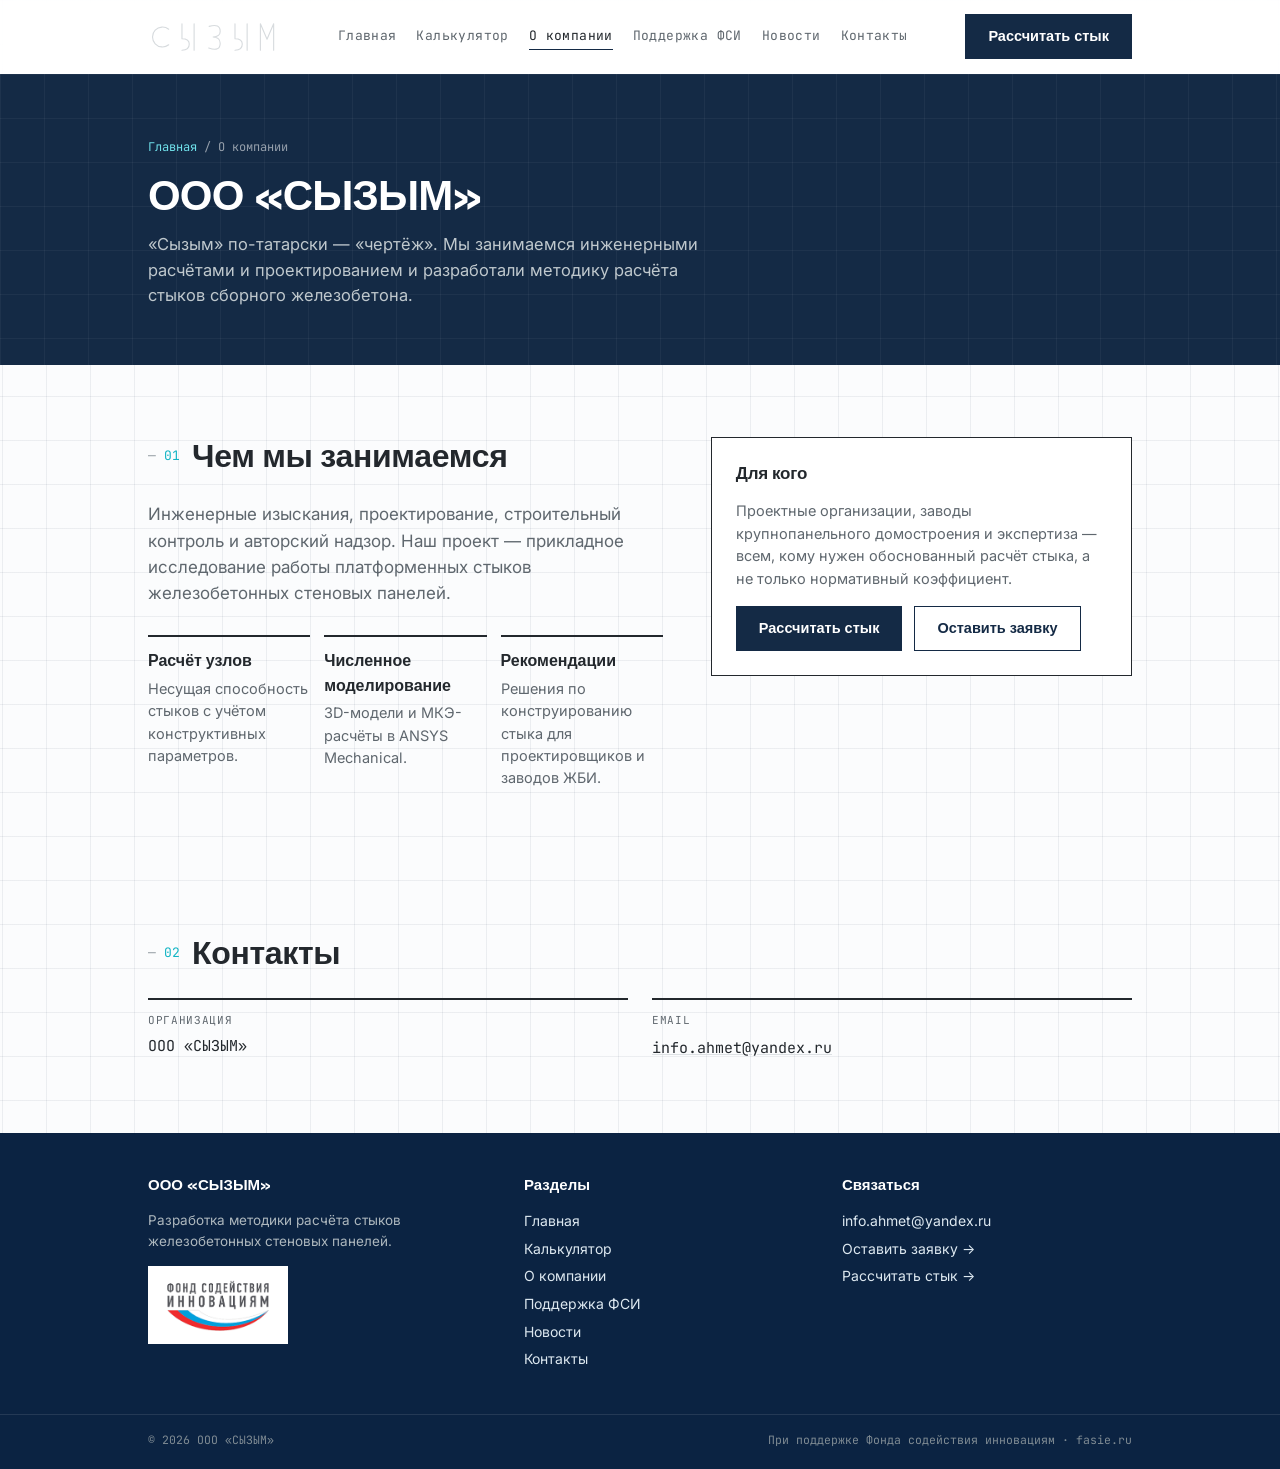
==== commit 1e611327: "Add files via upload" ====
--- a/about.html
+++ b/about.html
@@ -9,9 +9,9 @@
 <link rel="preconnect" href="https://fonts.googleapis.com">
 <link rel="preconnect" href="https://fonts.gstatic.com" crossorigin>
 <link href="https://fonts.googleapis.com/css2?family=Space+Grotesk:wght@500;600;700&family=Inter:wght@400;500;600;700&family=JetBrains+Mono:wght@400;500;600&display=swap" rel="stylesheet">
-<link rel="stylesheet" href="styles.css?v=20261022a">
+<link rel="stylesheet" href="styles.css?v=20261022d">
 <script>document.documentElement.classList.add('js');</script>
-<script src="site.js?v=20261022a" defer></script>
+<script src="site.js?v=20261022d" defer></script>
 </head>
 <body>
 <header class="topnav" id="topnav">
--- a/styles.css
+++ b/styles.css
@@ -410,3 +410,66 @@
 /* ---------- Plain list inside dropdowns ---------- */
 .plain-list{ margin:4px 0 0 20px; display:flex; flex-direction:column; gap:6px; color:var(--ink-soft); font-size:15px; }
 .plain-list li::marker{ color:var(--accent); }
+
+/* ================= v10: usability калькулятора ================= */
+/* выбор задачи — две карточки */
+.mode-cards{ display:grid; grid-template-columns:1fr 1fr; gap:10px; margin-bottom:26px; }
+@media (max-width:520px){ .mode-cards{ grid-template-columns:1fr; } }
+.mode-card{ position:relative; cursor:pointer; display:block; }
+.mode-card input{ position:absolute; opacity:0; inset:0; cursor:pointer; }
+.mc-body{ display:flex; flex-direction:column; gap:3px; padding:13px 16px 13px 44px; border:1.5px solid #D5DADE; background:#fff; position:relative; transition:border-color .15s, background .15s; height:100%; }
+.mc-body::before{ content:""; position:absolute; left:16px; top:16px; width:16px; height:16px; border-radius:50%; border:1.5px solid var(--navy); background:#fff; }
+.mc-body b{ font-family:var(--font-display); font-size:15px; color:var(--ink); }
+.mc-body small{ font-size:12.5px; color:var(--ink-soft); line-height:1.35; }
+.mode-card input:checked + .mc-body{ border-color:var(--navy); background:#F4F8FA; }
+.mode-card input:checked + .mc-body::before{ background:var(--navy); box-shadow:inset 0 0 0 3px #fff; }
+.mode-card input:focus-visible + .mc-body{ outline:2px solid var(--accent); outline-offset:2px; }
+
+/* шаги */
+.group-label .step-no{ display:inline-flex; align-items:center; justify-content:center; width:22px; height:22px; border-radius:50%; background:var(--navy); color:#fff; font-size:12px; font-family:var(--font-mono); letter-spacing:0; flex:none; }
+.group-label{ text-transform:none; letter-spacing:0; font-size:15px; color:var(--ink); }
+
+/* поля: единица внутри поля, подсказка под полем */
+.field label{ font-family:var(--font-body); font-size:13.5px; font-weight:600; color:var(--ink); letter-spacing:0; }
+.field .hint{ font-size:12px; color:var(--ink-faint); line-height:1.35; }
+.unit-wrap{ display:flex; align-items:stretch; border:1px solid #D5DADE; background:#fff; border-radius:2px; transition:border-color .15s; min-width:0; }
+.unit-wrap:focus-within{ border-color:var(--accent); outline:2px solid var(--accent); outline-offset:0; }
+.field .unit-wrap input{ border:0; outline:none !important; flex:1; min-width:0; padding:10px 8px 10px 12px; }
+.unit-wrap .unit{ display:flex; align-items:center; padding:0 12px 0 4px; font-family:var(--font-mono); font-size:13px; color:var(--ink-faint); white-space:nowrap; }
+.unit-wrap .pre{ display:flex; align-items:center; padding:0 0 0 10px; font-size:12px; color:var(--ink-faint); white-space:nowrap; }
+.field .pair{ display:grid; grid-template-columns:1fr 1fr; gap:8px; }
+.field.linked .unit-wrap{ border-color:var(--accent); }
+
+/* опции «Добавить …» */
+.opt-head{ align-items:start; }
+.opt-head .box{ margin-top:1px; }
+.opt-hint{ font-size:12.5px; line-height:1.4; }
+
+/* кнопка + подсказка Enter */
+.run-row{ display:flex; align-items:center; flex-wrap:wrap; gap:10px 16px; margin-top:24px; }
+.run-row .btn{ margin-top:0 !important; }
+.run-hint{ font-size:12.5px; color:var(--ink-faint); }
+
+/* панель результата */
+.side-head{ display:flex; justify-content:space-between; align-items:flex-start; gap:12px; }
+.unit-switch{ display:inline-flex; border:1px solid rgba(255,255,255,.35); flex:none; }
+.unit-switch label{ position:relative; cursor:pointer; }
+.unit-switch input{ position:absolute; opacity:0; inset:0; cursor:pointer; }
+.unit-switch span{ display:block; padding:4px 10px; font-family:var(--font-mono); font-size:12px; color:#BFC8CD; }
+.unit-switch input:checked + span{ background:var(--accent); color:var(--navy); font-weight:600; }
+.unit-switch input:focus-visible + span{ outline:2px solid #fff; outline-offset:1px; }
+.calc-side .big-result{ margin-top:6px; }
+.unit-note{ font-size:12px; color:#AEB8BE; margin-top:-6px; }
+@keyframes res-flash{ 0%{ box-shadow:inset 0 0 0 2px var(--accent); } 100%{ box-shadow:inset 0 0 0 2px transparent; } }
+.calc-side.updated{ animation:res-flash .9s ease-out; }
+.form-grid{ align-items:start; }
+.field-wide{ grid-column:1 / -1; }
+.field-wide .pair{ grid-template-columns:1fr 1fr; }
+.opt-body .form-grid{ grid-template-columns:repeat(3,1fr); }
+@media (max-width:640px){ .form-grid.three{ grid-template-columns:1fr; } .field-wide .pair{ grid-template-columns:1fr; } .opt-body .form-grid{ grid-template-columns:1fr 1fr; } }
+.side-sticky{ display:flex; flex-direction:column; gap:16px; }
+.side-sticky .side-actions{ margin-top:8px; }
+@media (min-width:861px){ .calc-side{ display:block; } .side-sticky{ position:sticky; top:96px; } }
+.stale-note:empty{ display:none; }
+.stale-note{ font-size:12.5px; color:var(--navy); background:var(--accent-soft); padding:8px 10px; line-height:1.35; }
+.calc-side.stale .big-result, .calc-side.stale .side-grid, .calc-side.stale .unit-note{ opacity:.4; transition:opacity .2s; }
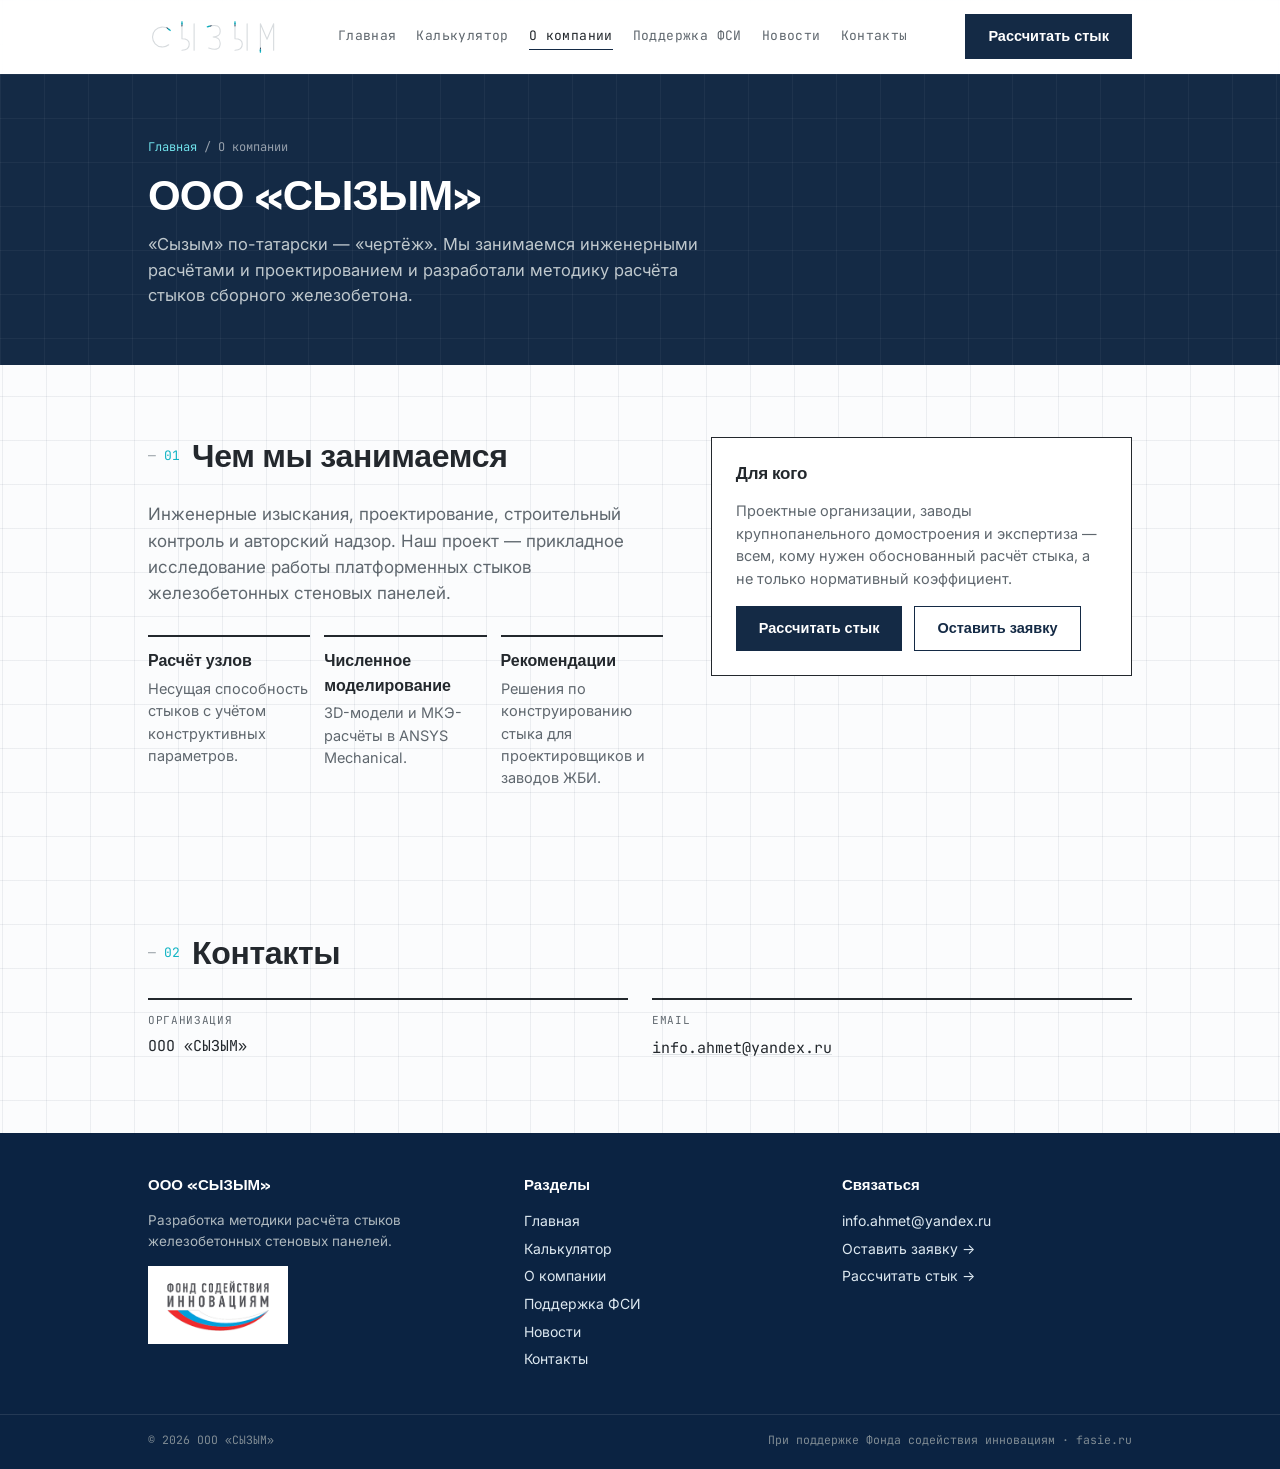
==== commit 48747af4: "Add files via upload" ====
--- a/about.html
+++ b/about.html
@@ -9,9 +9,9 @@
 <link rel="preconnect" href="https://fonts.googleapis.com">
 <link rel="preconnect" href="https://fonts.gstatic.com" crossorigin>
 <link href="https://fonts.googleapis.com/css2?family=Space+Grotesk:wght@500;600;700&family=Inter:wght@400;500;600;700&family=JetBrains+Mono:wght@400;500;600&display=swap" rel="stylesheet">
-<link rel="stylesheet" href="styles.css?v=20261022d">
+<link rel="stylesheet" href="styles.css?v=20261022e">
 <script>document.documentElement.classList.add('js');</script>
-<script src="site.js?v=20261022d" defer></script>
+<script src="site.js?v=20261022e" defer></script>
 </head>
 <body>
 <header class="topnav" id="topnav">
--- a/styles.css
+++ b/styles.css
@@ -473,3 +473,31 @@
 .stale-note:empty{ display:none; }
 .stale-note{ font-size:12.5px; color:var(--navy); background:var(--accent-soft); padding:8px 10px; line-height:1.35; }
 .calc-side.stale .big-result, .calc-side.stale .side-grid, .calc-side.stale .unit-note{ opacity:.4; transition:opacity .2s; }
+
+/* ================= v13: новости по кварталам ================= */
+.quarter{ margin-bottom:44px; }
+.quarter:last-child{ margin-bottom:0; }
+.quarter-head{ display:flex; align-items:center; gap:14px; margin-bottom:14px; flex-wrap:wrap; }
+.quarter-head h2{ font-size:clamp(19px,2.4vw,24px); }
+.q-badge{ font-family:var(--font-mono); font-size:12px; letter-spacing:.06em; text-transform:uppercase; color:#fff; background:var(--navy); padding:5px 10px; }
+.news-gallery{ display:grid; gap:10px; margin-top:16px; }
+.news-gallery.n1{ grid-template-columns:minmax(0,560px); }
+.news-gallery.n2{ grid-template-columns:repeat(2,1fr); }
+.news-gallery.n3{ grid-template-columns:repeat(3,1fr); }
+@media (max-width:640px){ .news-gallery.n2, .news-gallery.n3{ grid-template-columns:1fr; } }
+.news-gallery figure{ margin:0; background:#F6F9FA; border:1px solid var(--line); }
+.news-gallery a{ display:block; }
+.news-gallery img{ display:block; width:100%; aspect-ratio:4/3; object-fit:cover; background:#fff; transition:opacity .15s; }
+.news-gallery a:hover img{ opacity:.88; }
+.news-gallery figcaption{ font-size:12.5px; color:var(--ink-soft); padding:8px 10px; }
+#models-3d .news-gallery img, #ansys .news-gallery img{ object-fit:contain; }
+/* карточки новостей на главной с фото */
+.news-card.has-img{ padding:0; overflow:hidden; }
+.news-card.has-img img{ display:block; width:100%; aspect-ratio:16/10; object-fit:cover; border-bottom:1px solid var(--line); }
+.news-card.has-img .date, .news-card.has-img h3, .news-card.has-img p, .news-card.has-img .more{ margin-left:22px; margin-right:22px; }
+.news-card.has-img .date{ margin-top:16px; }
+.news-card.has-img .more{ margin-bottom:20px; }
+.news-card.has-img img.contain{ object-fit:contain; background:#fff; padding:8px; }
+#models-3d .news-gallery.n1{ grid-template-columns:minmax(0,360px); }
+#dic .news-gallery.n1{ grid-template-columns:minmax(0,420px); }
+#dic .news-gallery img{ aspect-ratio:auto; object-fit:contain; }
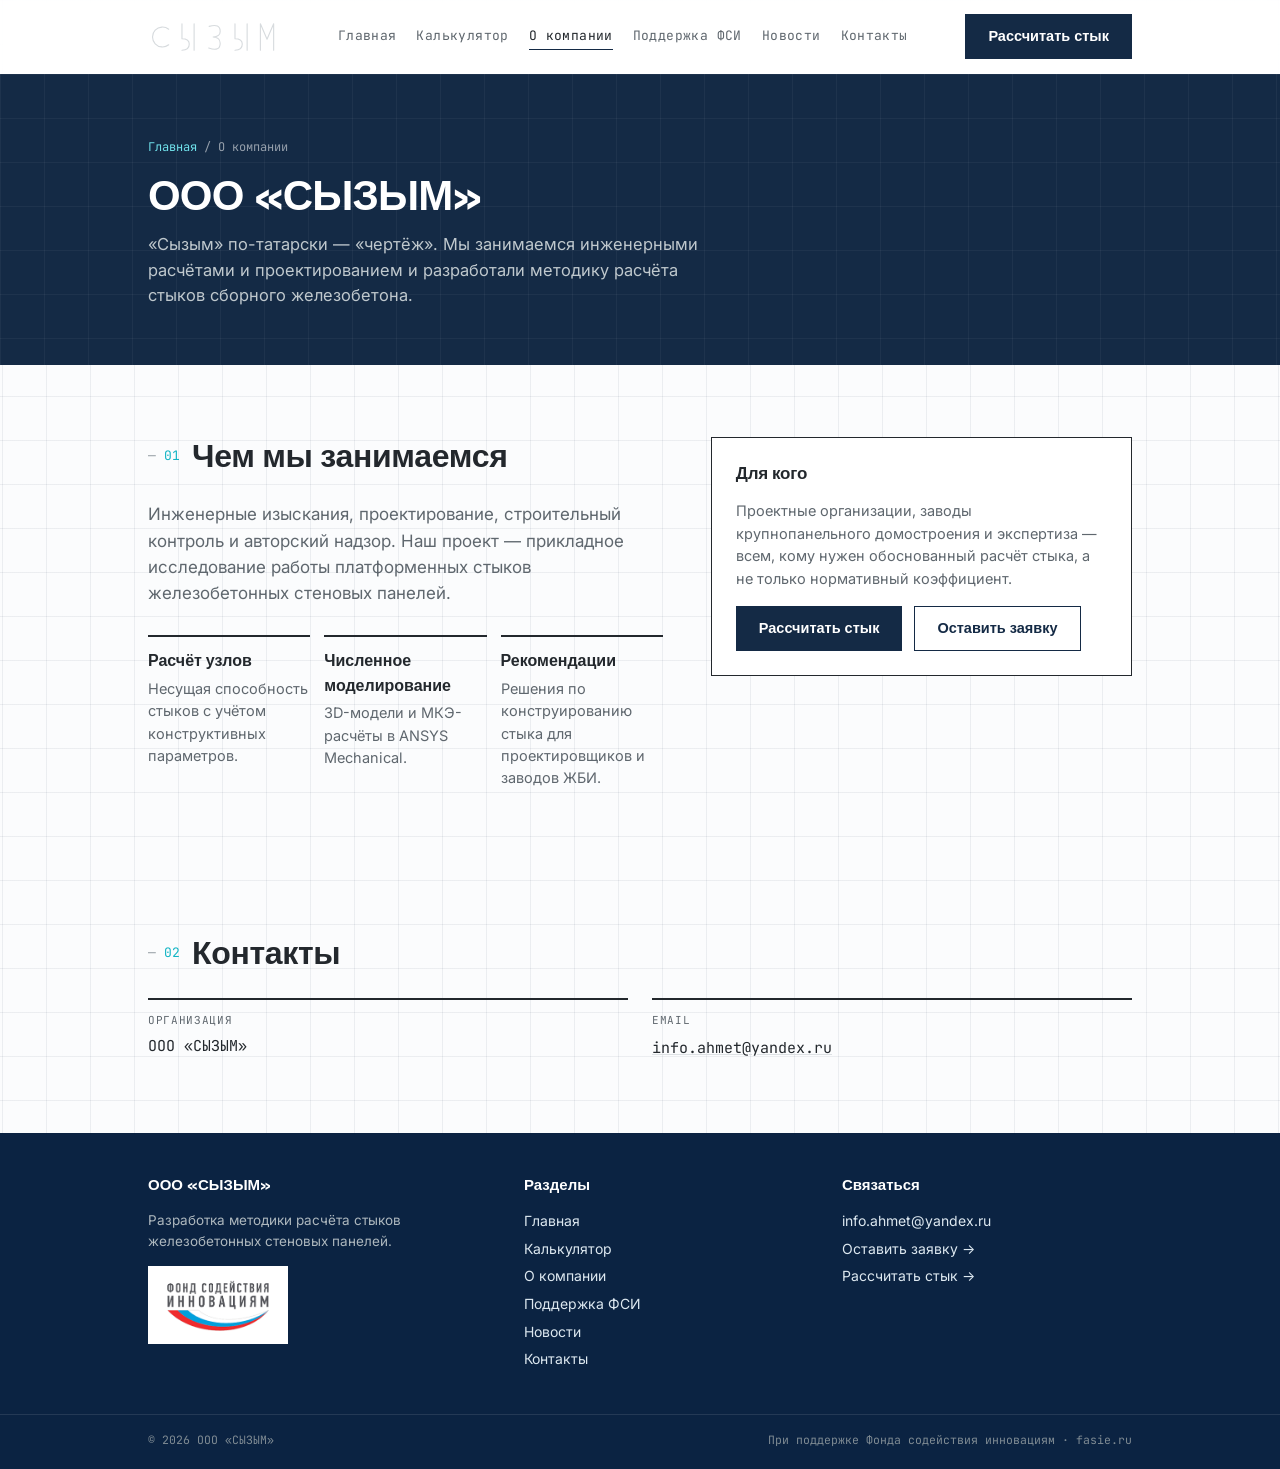
==== commit b6224d71: "Add files via upload" ====
--- a/about.html
+++ b/about.html
@@ -9,9 +9,9 @@
 <link rel="preconnect" href="https://fonts.googleapis.com">
 <link rel="preconnect" href="https://fonts.gstatic.com" crossorigin>
 <link href="https://fonts.googleapis.com/css2?family=Space+Grotesk:wght@500;600;700&family=Inter:wght@400;500;600;700&family=JetBrains+Mono:wght@400;500;600&display=swap" rel="stylesheet">
-<link rel="stylesheet" href="styles.css?v=20261022e">
+<link rel="stylesheet" href="styles.css?v=20261022g">
 <script>document.documentElement.classList.add('js');</script>
-<script src="site.js?v=20261022e" defer></script>
+<script src="site.js?v=20261022g" defer></script>
 </head>
 <body>
 <header class="topnav" id="topnav">
--- a/styles.css
+++ b/styles.css
@@ -501,3 +501,14 @@
 #models-3d .news-gallery.n1{ grid-template-columns:minmax(0,360px); }
 #dic .news-gallery.n1{ grid-template-columns:minmax(0,420px); }
 #dic .news-gallery img{ aspect-ratio:auto; object-fit:contain; }
+
+/* ================= v14: анимация эксцентриситета и монтажного смещения ================= */
+.jsvg .ecc-move{ transform:translateX(0); transition:transform .7s cubic-bezier(.4,0,.2,1), opacity .2s; }
+.jsvg .j-layer.active .ecc-move{ opacity:1; transform:translateX(29px); }
+.jsvg .ecc-dim{ transition:opacity .3s ease .45s; }
+.jsvg .j-layer.active .ecc-dim{ opacity:1; }
+.jsvg .shift-ghost{ transform:translateX(0); transition:transform .7s cubic-bezier(.4,0,.2,1), opacity .2s; }
+.jsvg .j-layer.active .shift-ghost{ opacity:1; transform:translateX(14px); }
+.jsvg .shift-dim{ transition:opacity .3s ease .45s; }
+.jsvg .j-layer.active .shift-dim{ opacity:1; }
+@media (prefers-reduced-motion: reduce){ .jsvg .ecc-move, .jsvg .shift-ghost{ transition:opacity .2s; } }
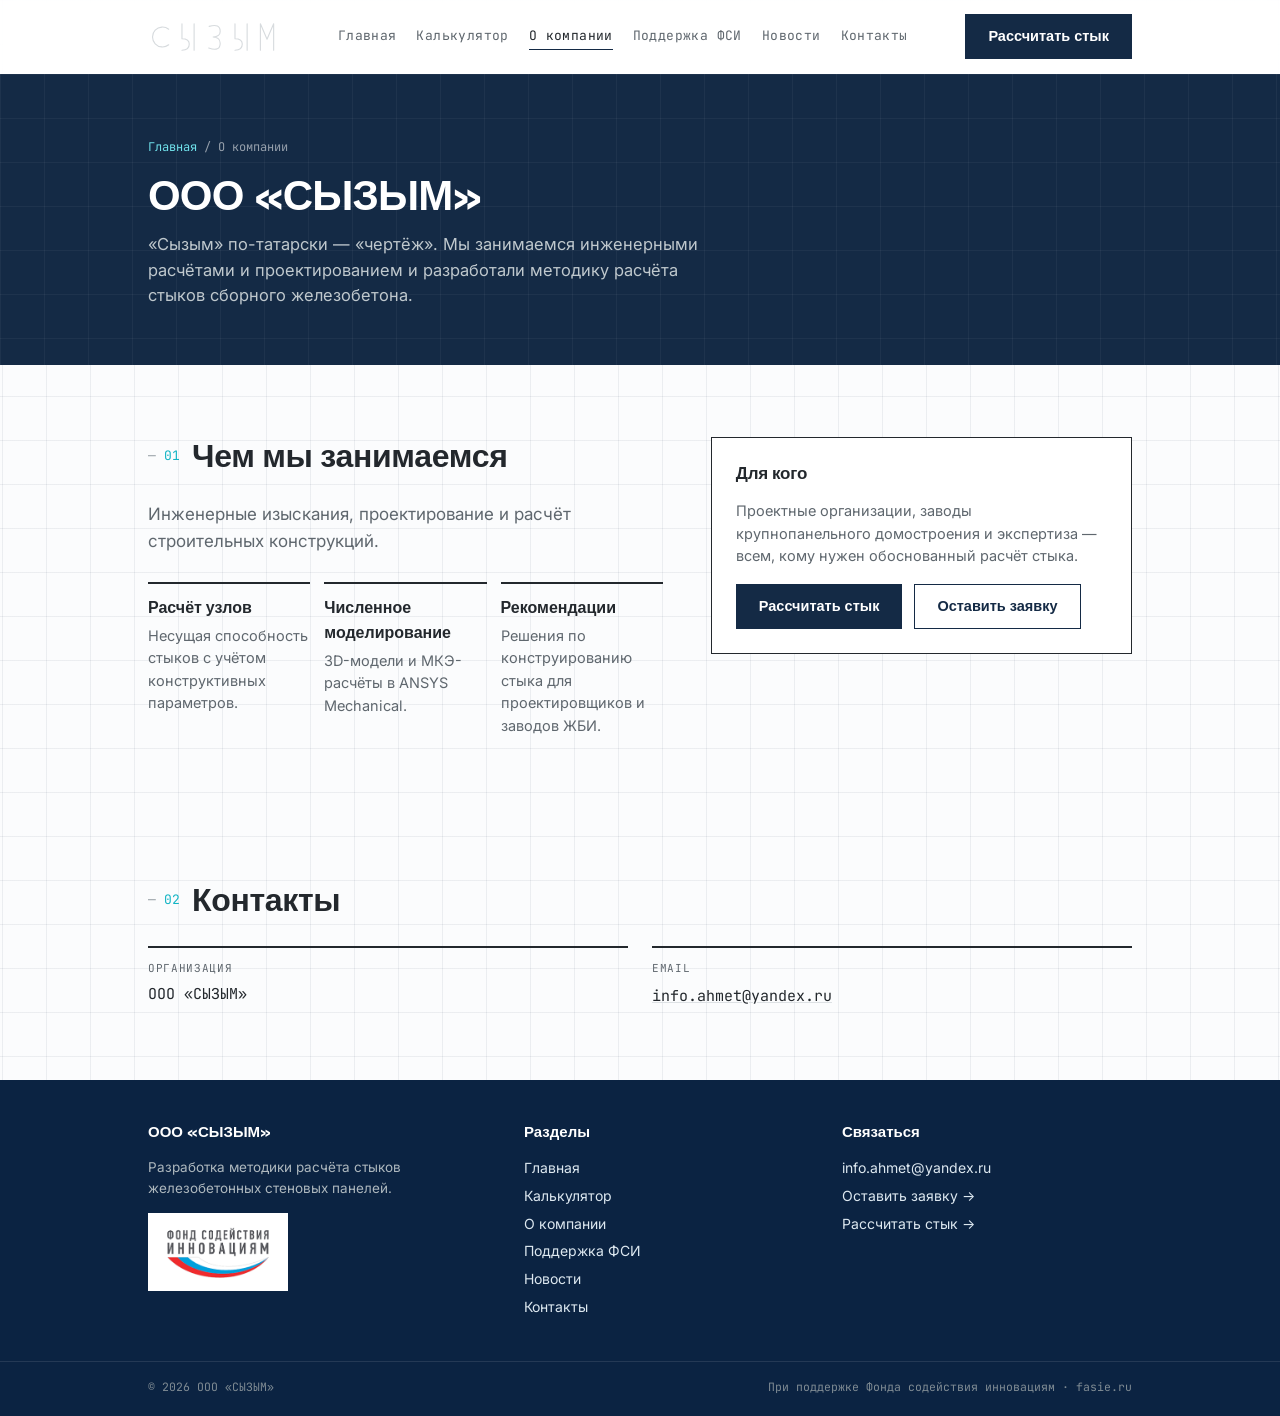
==== commit 4e61592f: "Add files via upload" ====
--- a/about.html
+++ b/about.html
@@ -9,9 +9,9 @@
 <link rel="preconnect" href="https://fonts.googleapis.com">
 <link rel="preconnect" href="https://fonts.gstatic.com" crossorigin>
 <link href="https://fonts.googleapis.com/css2?family=Space+Grotesk:wght@500;600;700&family=Inter:wght@400;500;600;700&family=JetBrains+Mono:wght@400;500;600&display=swap" rel="stylesheet">
-<link rel="stylesheet" href="styles.css?v=20261022g">
+<link rel="stylesheet" href="styles.css?v=20261023a">
 <script>document.documentElement.classList.add('js');</script>
-<script src="site.js?v=20261022g" defer></script>
+<script src="site.js?v=20261023a" defer></script>
 </head>
 <body>
 <header class="topnav" id="topnav">
@@ -155,7 +155,7 @@
   <div class="wrap split">
     <div class="reveal">
       <div class="section-head"><span class="section-num">01</span><h2>Чем мы занимаемся</h2></div>
-      <p class="lead">Инженерные изыскания, проектирование, строительный контроль и авторский надзор. Наш проект — прикладное исследование работы платформенных стыков железобетонных стеновых панелей.</p>
+      <p class="lead">Инженерные изыскания, проектирование и расчёт строительных конструкций.</p>
       <div class="facts-row">
         <div class="fact"><b>Расчёт узлов</b><p>Несущая способность стыков с учётом конструктивных параметров.</p></div>
         <div class="fact"><b>Численное моделирование</b><p>3D-модели и МКЭ-расчёты в ANSYS Mechanical.</p></div>
@@ -164,7 +164,7 @@
     </div>
     <div class="fsi-card reveal">
       <h3>Для кого</h3>
-      <p>Проектные организации, заводы крупнопанельного домостроения и экспертиза — всем, кому нужен обоснованный расчёт стыка, а не только нормативный коэффициент.</p>
+      <p>Проектные организации, заводы крупнопанельного домостроения и экспертиза — всем, кому нужен обоснованный расчёт стыка.</p>
       <div class="btn-row"><a class="btn btn-navy" href="calculator.html">Рассчитать стык</a><a class="btn btn-ghost" href="contacts.html#request">Оставить заявку</a></div>
     </div>
   </div>
--- a/styles.css
+++ b/styles.css
@@ -95,7 +95,7 @@
 .page-hero{ background:var(--navy); position:relative; overflow:hidden; }
 .page-hero::before{ content:""; position:absolute; inset:0; background-image:linear-gradient(rgba(255,255,255,.045) 1px, transparent 1px),linear-gradient(90deg, rgba(255,255,255,.045) 1px, transparent 1px); background-size:44px 44px; }
 .page-hero .wrap{ position:relative; padding-top:64px; padding-bottom:56px; }
-.page-hero h1{ color:#fff; font-size:clamp(28px,4vw,42px); max-width:20ch; }
+.page-hero h1{ color:#fff; font-size:clamp(28px,4vw,42px); max-width:28ch; }
 .page-hero p{ margin-top:14px; color:#BFC8CD; max-width:58ch; font-size:16.5px; }
 .crumbs{ font-family:var(--font-mono); font-size:12px; color:rgba(255,255,255,.55); margin-bottom:16px; }
 .crumbs a{ color:var(--accent-soft); text-decoration:none; }
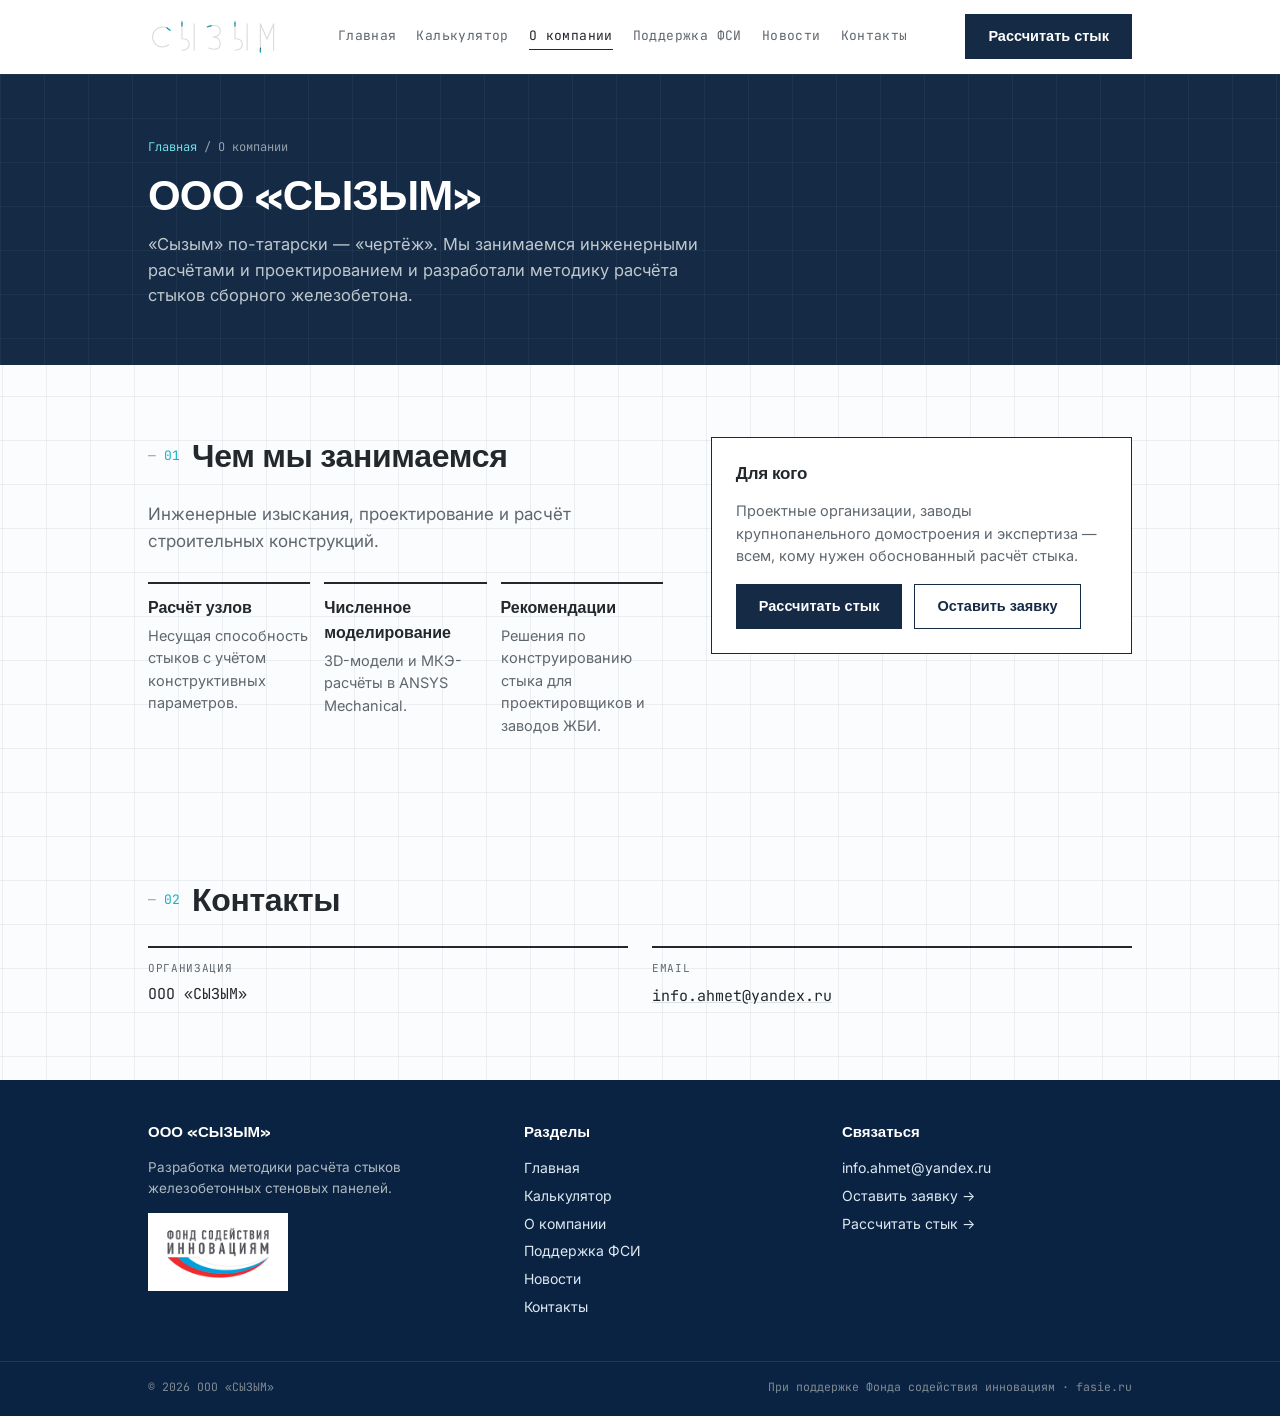
==== commit 8f1d4b5f: "Add files via upload" ====
--- a/about.html
+++ b/about.html
@@ -5,13 +5,15 @@
 <meta name="viewport" content="width=device-width, initial-scale=1.0">
 <title>О компании — СЫЗЫМ</title>
 <meta name="description" content="ООО «СЫЗЫМ»: инженерные расчёты и методика расчёта стыков железобетонных стеновых панелей.">
-<link rel="icon" href="sizym-logo.svg" type="image/svg+xml">
+<link rel="icon" href="favicon.ico?v=20261025a" sizes="48x48">
+<link rel="icon" href="favicon.svg?v=20261025a" type="image/svg+xml">
+<link rel="apple-touch-icon" href="apple-touch-icon.png?v=20261025a">
 <link rel="preconnect" href="https://fonts.googleapis.com">
 <link rel="preconnect" href="https://fonts.gstatic.com" crossorigin>
 <link href="https://fonts.googleapis.com/css2?family=Space+Grotesk:wght@500;600;700&family=Inter:wght@400;500;600;700&family=JetBrains+Mono:wght@400;500;600&display=swap" rel="stylesheet">
-<link rel="stylesheet" href="styles.css?v=20261023a">
+<link rel="stylesheet" href="styles.css?v=20261025a">
 <script>document.documentElement.classList.add('js');</script>
-<script src="site.js?v=20261023a" defer></script>
+<script src="site.js?v=20261025a" defer></script>
 </head>
 <body>
 <header class="topnav" id="topnav">
